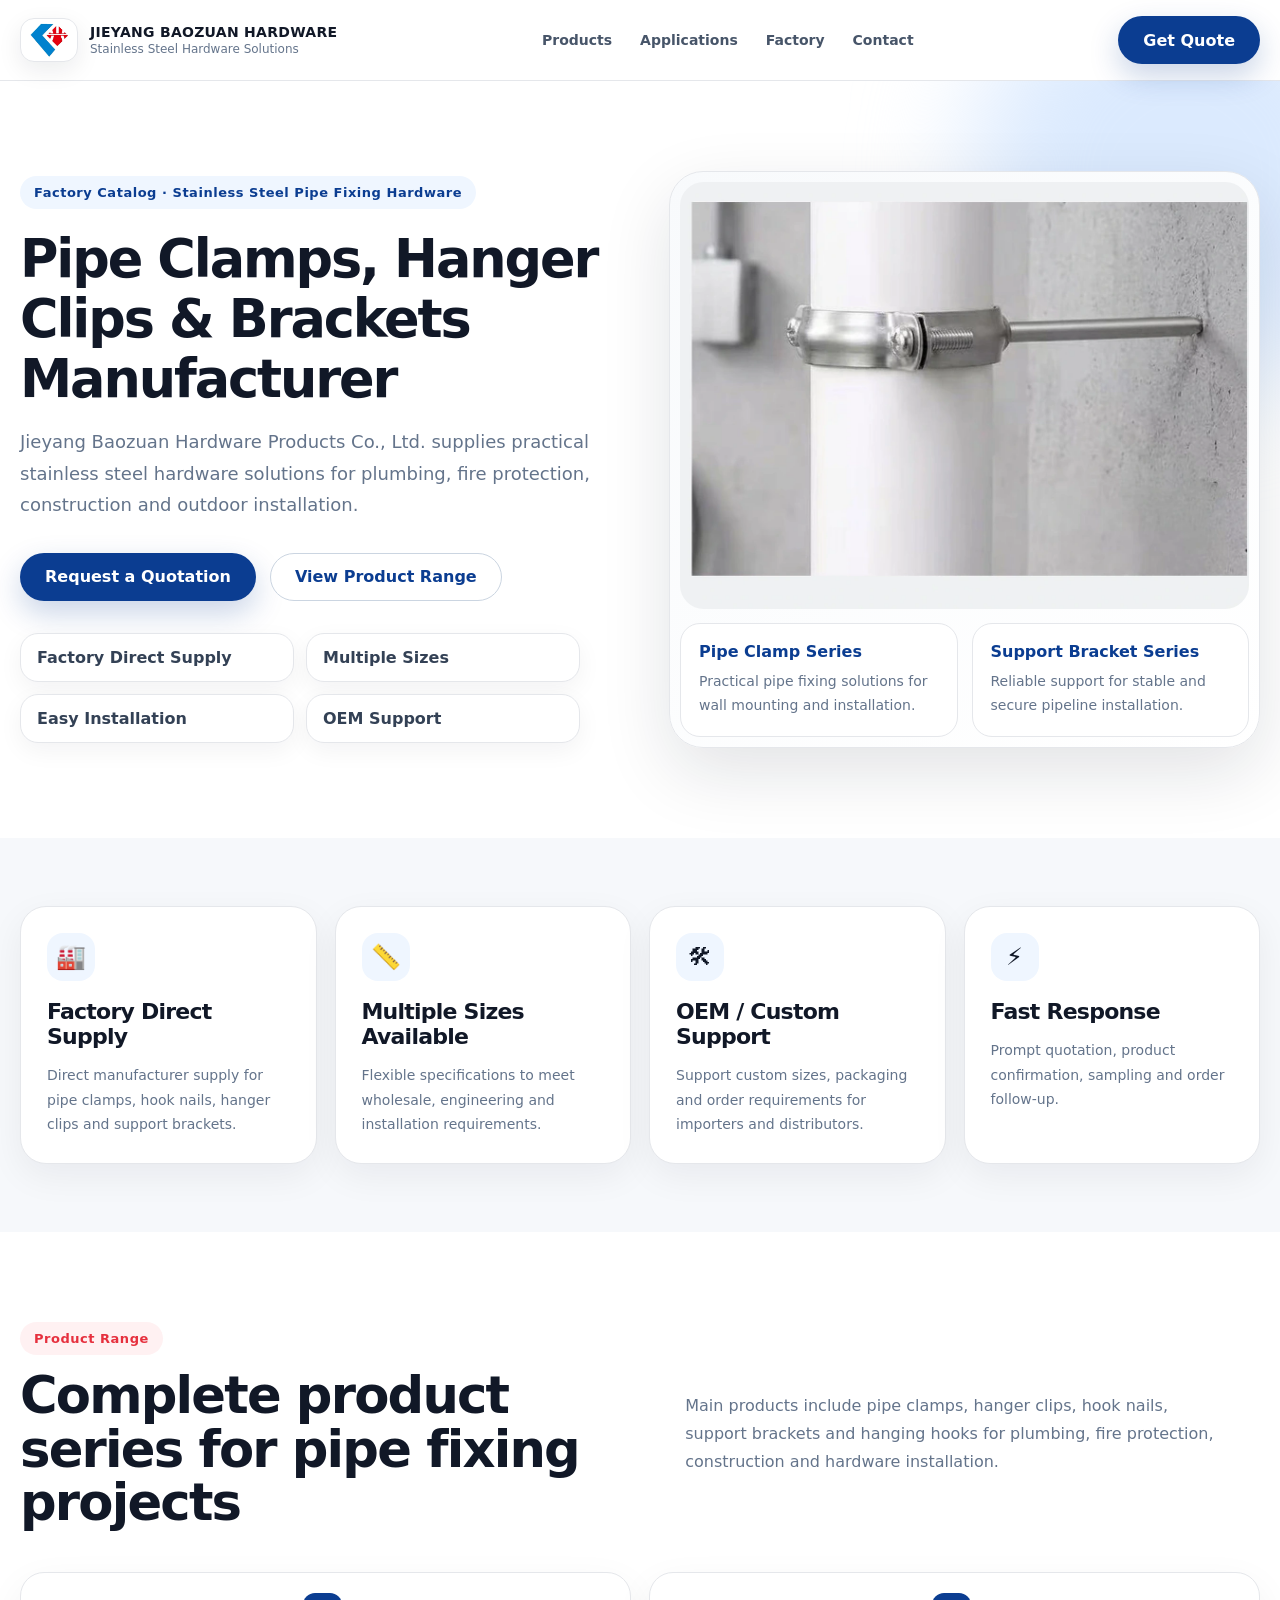
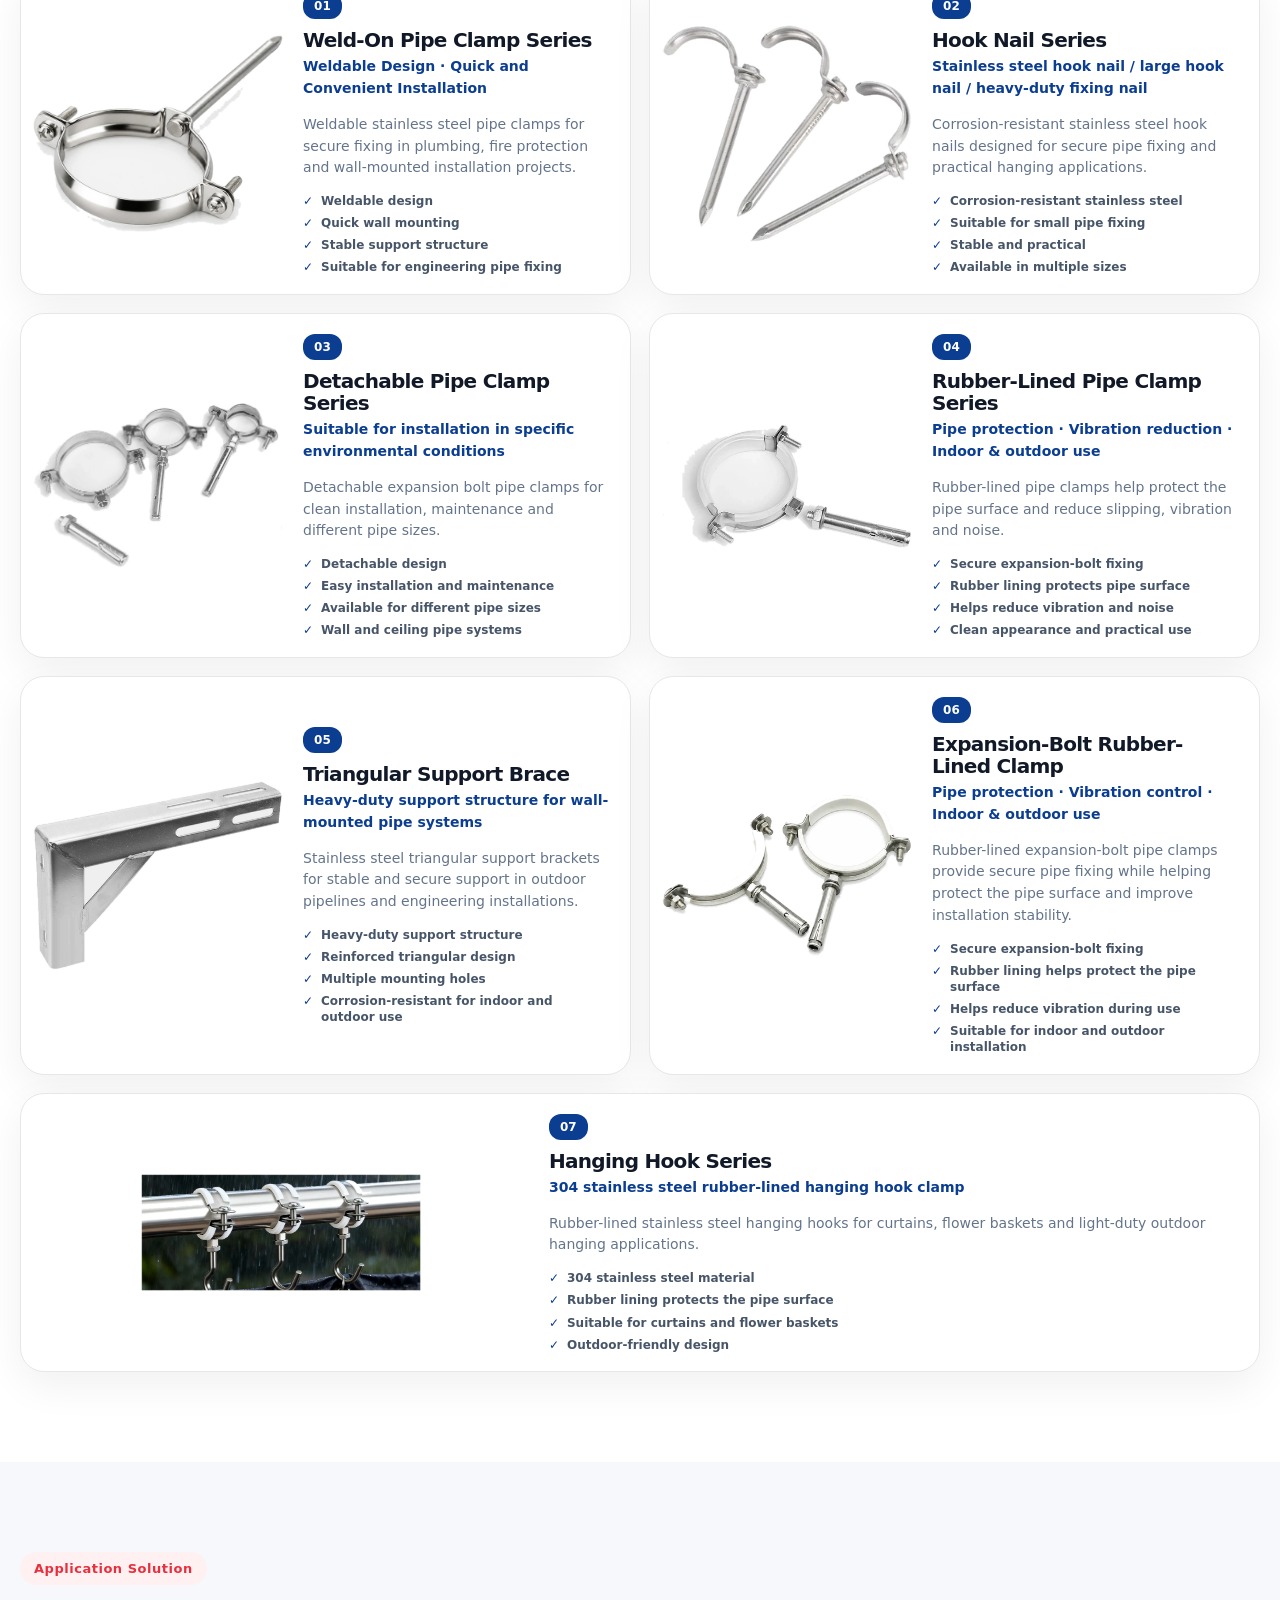
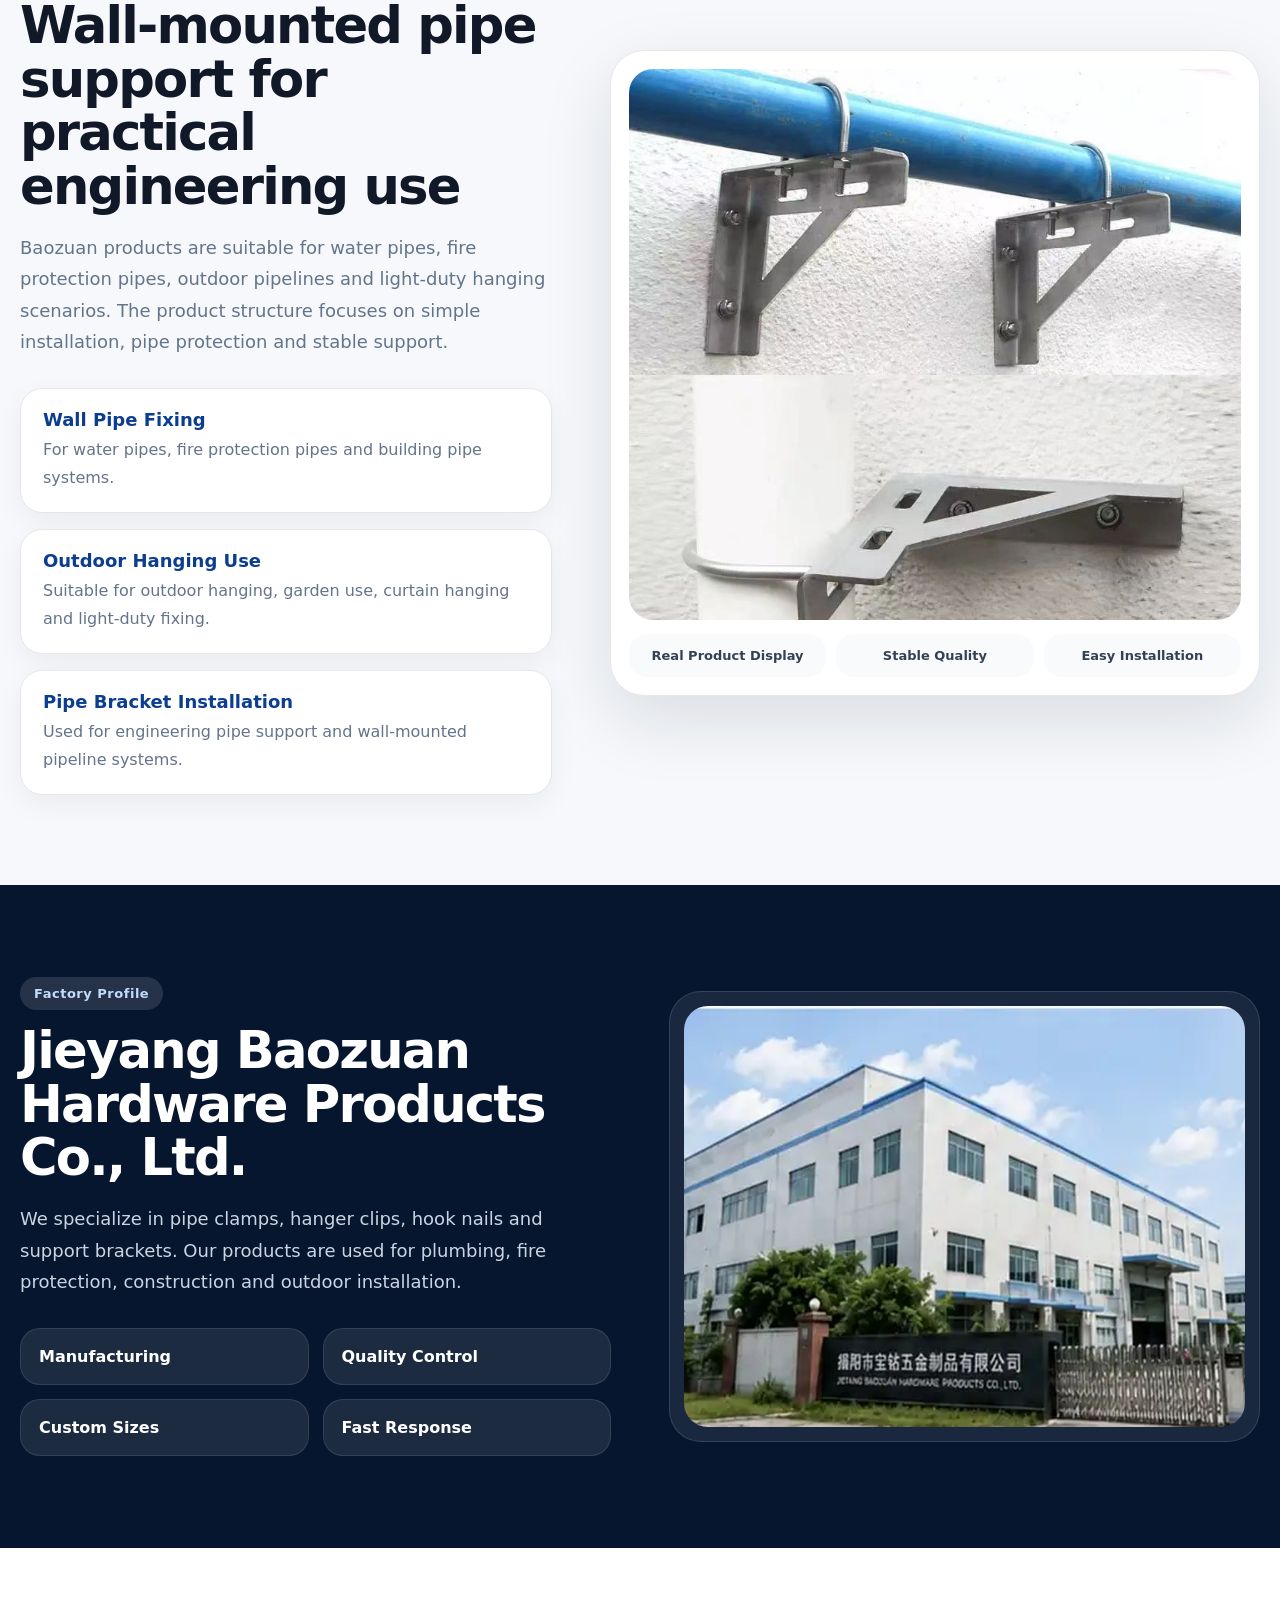
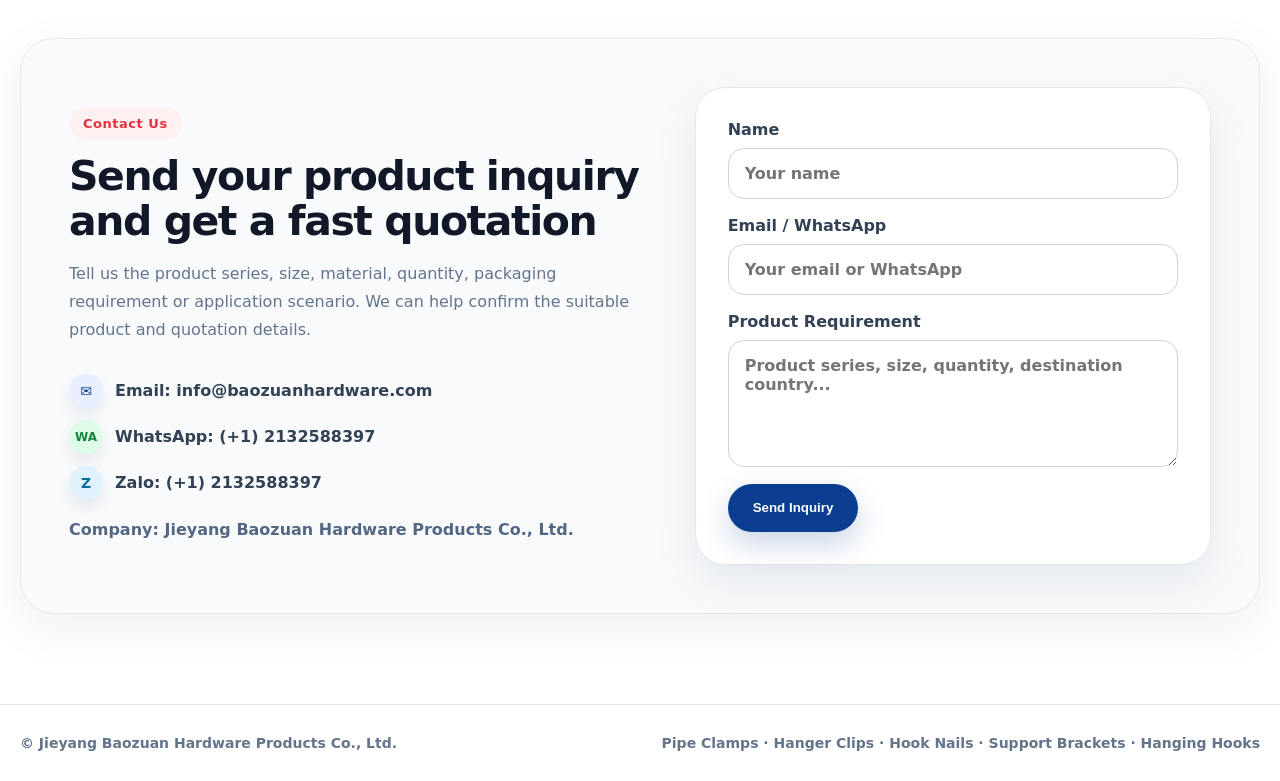
==== 测试/index.html @ 8a71e496 "Add files via upload" ====
<!DOCTYPE html>
<html lang="en">
<head>
  <meta charset="UTF-8" />
  <meta name="viewport" content="width=device-width, initial-scale=1.0" />
  <title>Baozuan Hardware | Pipe Clamps, Hanger Clips & Support Brackets Manufacturer</title>
  <meta name="description" content="Jieyang Baozuan Hardware Products Co., Ltd. supplies stainless steel pipe clamps, hanger clips, hook nails, support brackets and hanging hooks for plumbing, fire protection, construction and outdoor installation." />
  <link rel="stylesheet" href="style.css" />
</head>
<body>
  <header class="site-header">
    <div class="container header-inner">
      <a class="brand" href="#top" aria-label="Baozuan Hardware home">
        <span class="brand-mark"><img src="assets/logo.png" alt="Baozuan Hardware logo" /></span>
        <span>
          <strong>JIEYANG BAOZUAN HARDWARE</strong>
          <small>Stainless Steel Hardware Solutions</small>
        </span>
      </a>
      <nav class="main-nav" aria-label="Main navigation">
        <a href="#products">Products</a>
        <a href="#applications">Applications</a>
        <a href="#factory">Factory</a>
        <a href="#contact">Contact</a>
      </nav>
      <a class="btn btn-primary header-btn" href="#contact">Get Quote</a>
    </div>
  </header>

  <main id="top">
    <section class="hero section-white">
      <div class="container hero-grid">
        <div class="hero-copy">
          <span class="eyebrow">Factory Catalog · Stainless Steel Pipe Fixing Hardware</span>
          <h1>Pipe Clamps, Hanger Clips & Brackets Manufacturer</h1>
          <p class="lead">Jieyang Baozuan Hardware Products Co., Ltd. supplies practical stainless steel hardware solutions for plumbing, fire protection, construction and outdoor installation.</p>
          <div class="hero-actions">
            <a class="btn btn-primary" href="#contact">Request a Quotation</a>
            <a class="btn btn-secondary" href="#products">View Product Range</a>
          </div>
          <div class="hero-badges">
            <span>Factory Direct Supply</span>
            <span>Multiple Sizes</span>
            <span>Easy Installation</span>
            <span>OEM Support</span>
          </div>
        </div>
        <div class="hero-card">
          <img src="assets/hero_clamp.webp" alt="Stainless steel pipe clamp fixed on wall pipe" />
          <div class="hero-card-info">
            <div>
              <strong>Pipe Clamp Series</strong>
              <p>Practical pipe fixing solutions for wall mounting and installation.</p>
            </div>
            <div>
              <strong>Support Bracket Series</strong>
              <p>Reliable support for stable and secure pipeline installation.</p>
            </div>
          </div>
        </div>
      </div>
    </section>

    <section class="advantages">
      <div class="container advantage-grid">
        <article class="mini-card">
          <span class="icon">🏭</span>
          <h3>Factory Direct Supply</h3>
          <p>Direct manufacturer supply for pipe clamps, hook nails, hanger clips and support brackets.</p>
        </article>
        <article class="mini-card">
          <span class="icon">📏</span>
          <h3>Multiple Sizes Available</h3>
          <p>Flexible specifications to meet wholesale, engineering and installation requirements.</p>
        </article>
        <article class="mini-card">
          <span class="icon">🛠</span>
          <h3>OEM / Custom Support</h3>
          <p>Support custom sizes, packaging and order requirements for importers and distributors.</p>
        </article>
        <article class="mini-card">
          <span class="icon">⚡</span>
          <h3>Fast Response</h3>
          <p>Prompt quotation, product confirmation, sampling and order follow-up.</p>
        </article>
      </div>
    </section>

    <section id="products" class="products section-white">
      <div class="container">
        <div class="section-heading two-col">
          <div>
            <span class="eyebrow red">Product Range</span>
            <h2>Complete product series for pipe fixing projects</h2>
          </div>
          <p>Main products include pipe clamps, hanger clips, hook nails, support brackets and hanging hooks for plumbing, fire protection, construction and hardware installation.</p>
        </div>

        <div class="product-grid">
          <article class="product-card">
            <img src="assets/weld_on_pipe_clamp.webp" alt="Weld-on stainless steel pipe clamp" />
            <div class="product-body">
              <span class="product-no">01</span>
              <h3>Weld-On Pipe Clamp Series</h3>
              <p class="subtitle">Weldable Design · Quick and Convenient Installation</p>
              <p>Weldable stainless steel pipe clamps for secure fixing in plumbing, fire protection and wall-mounted installation projects.</p>
              <ul>
                <li>Weldable design</li>
                <li>Quick wall mounting</li>
                <li>Stable support structure</li>
                <li>Suitable for engineering pipe fixing</li>
              </ul>
            </div>
          </article>

          <article class="product-card">
            <img src="assets/hook_nail.webp" alt="Stainless steel hook nail series" />
            <div class="product-body">
              <span class="product-no">02</span>
              <h3>Hook Nail Series</h3>
              <p class="subtitle">Stainless steel hook nail / large hook nail / heavy-duty fixing nail</p>
              <p>Corrosion-resistant stainless steel hook nails designed for secure pipe fixing and practical hanging applications.</p>
              <ul>
                <li>Corrosion-resistant stainless steel</li>
                <li>Suitable for small pipe fixing</li>
                <li>Stable and practical</li>
                <li>Available in multiple sizes</li>
              </ul>
            </div>
          </article>

          <article class="product-card">
            <img src="assets/detachable_pipe_clamp.webp" alt="Detachable expansion bolt pipe clamp" />
            <div class="product-body">
              <span class="product-no">03</span>
              <h3>Detachable Pipe Clamp Series</h3>
              <p class="subtitle">Suitable for installation in specific environmental conditions</p>
              <p>Detachable expansion bolt pipe clamps for clean installation, maintenance and different pipe sizes.</p>
              <ul>
                <li>Detachable design</li>
                <li>Easy installation and maintenance</li>
                <li>Available for different pipe sizes</li>
                <li>Wall and ceiling pipe systems</li>
              </ul>
            </div>
          </article>

          <article class="product-card">
            <img src="assets/rubber_lined_pipe_clamp.webp" alt="Rubber-lined stainless steel pipe clamp" />
            <div class="product-body">
              <span class="product-no">04</span>
              <h3>Rubber-Lined Pipe Clamp Series</h3>
              <p class="subtitle">Pipe protection · Vibration reduction · Indoor & outdoor use</p>
              <p>Rubber-lined pipe clamps help protect the pipe surface and reduce slipping, vibration and noise.</p>
              <ul>
                <li>Secure expansion-bolt fixing</li>
                <li>Rubber lining protects pipe surface</li>
                <li>Helps reduce vibration and noise</li>
                <li>Clean appearance and practical use</li>
              </ul>
            </div>
          </article>

          <article class="product-card">
            <img src="assets/support_brace.webp" alt="Triangular stainless steel support brace" />
            <div class="product-body">
              <span class="product-no">05</span>
              <h3>Triangular Support Brace</h3>
              <p class="subtitle">Heavy-duty support structure for wall-mounted pipe systems</p>
              <p>Stainless steel triangular support brackets for stable and secure support in outdoor pipelines and engineering installations.</p>
              <ul>
                <li>Heavy-duty support structure</li>
                <li>Reinforced triangular design</li>
                <li>Multiple mounting holes</li>
                <li>Corrosion-resistant for indoor and outdoor use</li>
              </ul>
            </div>
          </article>

          <article class="product-card">
            <img src="assets/hanger_clip.webp" alt="Expansion-bolt rubber-lined pipe clamp" />
            <div class="product-body">
              <span class="product-no">06</span>
              <h3>Expansion-Bolt Rubber-Lined Clamp</h3>
              <p class="subtitle">Pipe protection · Vibration control · Indoor &amp; outdoor use</p>
              <p>Rubber-lined expansion-bolt pipe clamps provide secure pipe fixing while helping protect the pipe surface and improve installation stability.</p>
              <ul>
                <li>Secure expansion-bolt fixing</li>
                <li>Rubber lining helps protect the pipe surface</li>
                <li>Helps reduce vibration during use</li>
                <li>Suitable for indoor and outdoor installation</li>
              </ul>
            </div>
          </article>

          <article class="product-card wide-card">
            <img src="assets/hanging_hook.webp" alt="304 stainless steel rubber-lined hanging hook" />
            <div class="product-body">
              <span class="product-no">07</span>
              <h3>Hanging Hook Series</h3>
              <p class="subtitle">304 stainless steel rubber-lined hanging hook clamp</p>
              <p>Rubber-lined stainless steel hanging hooks for curtains, flower baskets and light-duty outdoor hanging applications.</p>
              <ul>
                <li>304 stainless steel material</li>
                <li>Rubber lining protects the pipe surface</li>
                <li>Suitable for curtains and flower baskets</li>
                <li>Outdoor-friendly design</li>
              </ul>
            </div>
          </article>
        </div>
      </div>
    </section>

    <section id="applications" class="applications">
      <div class="container application-grid">
        <div>
          <span class="eyebrow red">Application Solution</span>
          <h2>Wall-mounted pipe support for practical engineering use</h2>
          <p class="lead">Baozuan products are suitable for water pipes, fire protection pipes, outdoor pipelines and light-duty hanging scenarios. The product structure focuses on simple installation, pipe protection and stable support.</p>
          <div class="application-list">
            <div>
              <strong>Wall Pipe Fixing</strong>
              <p>For water pipes, fire protection pipes and building pipe systems.</p>
            </div>
            <div>
              <strong>Outdoor Hanging Use</strong>
              <p>Suitable for outdoor hanging, garden use, curtain hanging and light-duty fixing.</p>
            </div>
            <div>
              <strong>Pipe Bracket Installation</strong>
              <p>Used for engineering pipe support and wall-mounted pipeline systems.</p>
            </div>
          </div>
        </div>
        <div class="image-panel">
          <img src="assets/application.webp" alt="Pipe bracket installation application display" />
          <div class="panel-tags">
            <span>Real Product Display</span>
            <span>Stable Quality</span>
            <span>Easy Installation</span>
          </div>
        </div>
      </div>
    </section>

    <section id="factory" class="factory-section">
      <div class="container factory-grid">
        <div>
          <span class="eyebrow light">Factory Profile</span>
          <h2>Jieyang Baozuan Hardware Products Co., Ltd.</h2>
          <p class="lead">We specialize in pipe clamps, hanger clips, hook nails and support brackets. Our products are used for plumbing, fire protection, construction and outdoor installation.</p>
          <div class="factory-points">
            <span>Manufacturing</span>
            <span>Quality Control</span>
            <span>Custom Sizes</span>
            <span>Fast Response</span>
          </div>
        </div>
        <div class="factory-image">
          <img src="assets/factory.webp" alt="Jieyang Baozuan Hardware factory and workshop" />
        </div>
      </div>
    </section>

    <section id="contact" class="contact section-white">
      <div class="container contact-card">
        <div>
          <span class="eyebrow red">Contact Us</span>
          <h2>Send your product inquiry and get a fast quotation</h2>
          <p>Tell us the product series, size, material, quantity, packaging requirement or application scenario. We can help confirm the suitable product and quotation details.</p>
          <div class="contact-info">
            <p class="contact-line"><span class="contact-icon email-icon" aria-hidden="true">✉</span><span><strong>Email:</strong> info@baozuanhardware.com</span></p>
            <p class="contact-line"><span class="contact-icon whatsapp-icon" aria-hidden="true">WA</span><span><strong>WhatsApp:</strong> (+1) 2132588397</span></p>
            <p class="contact-line"><span class="contact-icon zalo-icon" aria-hidden="true">Z</span><span><strong>Zalo:</strong> (+1) 2132588397</span></p>
            <p class="company-line"><strong>Company:</strong> Jieyang Baozuan Hardware Products Co., Ltd.</p>
          </div>
        </div>
        <form class="inquiry-form" id="inquiryForm" autocomplete="on" novalidate>
          <input class="hp-field" type="text" name="company" tabindex="-1" autocomplete="off" aria-hidden="true" />
          <label>
            Name
            <input type="text" name="name" placeholder="Your name" required minlength="2" />
          </label>
          <label>
            Email / WhatsApp
            <input type="text" name="contact" placeholder="Your email or WhatsApp" required />
          </label>
          <label>
            Product Requirement
            <textarea name="message" rows="5" placeholder="Product series, size, quantity, destination country..." required minlength="10"></textarea>
          </label>
          <button class="btn btn-primary" type="submit">Send Inquiry</button>
          <p class="form-status" id="formStatus" role="status" aria-live="polite"></p>
        </form>
      </div>
    </section>
  </main>

  <footer class="site-footer">
    <div class="container footer-inner">
      <p>© Jieyang Baozuan Hardware Products Co., Ltd.</p>
      <p>Pipe Clamps · Hanger Clips · Hook Nails · Support Brackets · Hanging Hooks</p>
    </div>
  </footer>
  <script src="assets/inquiry.js" defer></script>
</body>
</html>
---- 测试/style.css ----
:root {
  --blue: #0b3d91;
  --blue-dark: #08295f;
  --red: #e6303e;
  --text: #111827;
  --muted: #64748b;
  --line: #e5e7eb;
  --bg: #f6f8fb;
  --card: #ffffff;
  --shadow: 0 24px 70px rgba(15, 23, 42, 0.12);
}

* { box-sizing: border-box; }
html { scroll-behavior: smooth; }
body {
  margin: 0;
  font-family: Inter, ui-sans-serif, system-ui, -apple-system, BlinkMacSystemFont, "Segoe UI", Arial, sans-serif;
  background: var(--bg);
  color: var(--text);
}
img { max-width: 100%; display: block; }
a { color: inherit; text-decoration: none; }
.container { width: min(1240px, calc(100% - 40px)); margin: 0 auto; }
.section-white { background: #fff; }

.site-header {
  position: sticky;
  top: 0;
  z-index: 10;
  background: rgba(255,255,255,.92);
  border-bottom: 1px solid var(--line);
  backdrop-filter: blur(14px);
}
.header-inner { display: flex; align-items: center; justify-content: space-between; gap: 24px; padding: 16px 0; }
.brand { display: inline-flex; align-items: center; gap: 12px; }
.brand-mark {
  width: 58px;
  height: 44px;
  border-radius: 14px;
  display: grid;
  place-items: center;
  background: #fff;
  border: 1px solid var(--line);
  box-shadow: 0 8px 24px rgba(15,23,42,.08);
  overflow: hidden;
}
.brand-mark img {
  width: 48px;
  height: 34px;
  object-fit: contain;
}
.brand strong { display: block; font-size: 14px; letter-spacing: .02em; }
.brand small { display: block; margin-top: 2px; color: var(--muted); font-size: 12px; }
.main-nav { display: flex; gap: 28px; color: #475569; font-weight: 700; font-size: 14px; }
.main-nav a:hover { color: var(--blue); }

.btn {
  display: inline-flex; align-items: center; justify-content: center;
  min-height: 48px; padding: 0 24px; border-radius: 999px;
  font-weight: 800; border: 1px solid transparent;
  transition: .2s ease;
}
.btn-primary { background: var(--blue); color: #fff; box-shadow: 0 12px 30px rgba(11,61,145,.22); }
.btn-primary:hover { background: var(--blue-dark); transform: translateY(-1px); }
.btn-secondary { background: #fff; color: var(--blue); border-color: #cbd5e1; }
.btn-secondary:hover { border-color: var(--blue); transform: translateY(-1px); }

.hero { position: relative; overflow: hidden; }
.hero::before { content: ""; position: absolute; inset: -120px -120px auto auto; width: 430px; height: 430px; background: #dbeafe; border-radius: 999px; filter: blur(55px); }
.hero-grid { position: relative; display: grid; grid-template-columns: 1fr 1fr; gap: 58px; align-items: center; padding: 90px 0; }
.eyebrow {
  display: inline-flex; align-items: center; width: fit-content;
  padding: 9px 14px; border-radius: 999px;
  background: #eff6ff; color: var(--blue); font-size: 13px; font-weight: 900;
  letter-spacing: .04em;
}
.eyebrow.red { background: #fff1f2; color: var(--red); }
.eyebrow.light { background: rgba(255,255,255,.12); color: #bfdbfe; }
h1, h2, h3 { margin: 0; letter-spacing: -0.035em; }
h1 {
  margin-top: 20px;
  font-size: clamp(38px, 4.1vw, 56px);
  line-height: 1.14;
  letter-spacing: -0.04em;
}
h2 { margin-top: 14px; font-size: clamp(32px, 4vw, 52px); line-height: 1.05; }
h3 { font-size: 22px; line-height: 1.15; }
p { line-height: 1.75; color: var(--muted); }
.lead { font-size: 18px; }
.hero-actions { margin-top: 32px; display: flex; flex-wrap: wrap; gap: 14px; }
.hero-badges { margin-top: 32px; display: grid; grid-template-columns: repeat(2, minmax(0,1fr)); gap: 12px; max-width: 560px; }
.hero-badges span { padding: 14px 16px; border-radius: 18px; background: #fff; border: 1px solid var(--line); font-weight: 800; color: #334155; box-shadow: 0 8px 24px rgba(15,23,42,.05); }
.hero-card { padding: 10px; border-radius: 34px; background: linear-gradient(145deg,#f8fafc,#fff); box-shadow: var(--shadow); border: 1px solid var(--line); }
.hero-card > img { width: 100%; aspect-ratio: 4/3; object-fit: cover; border-radius: 24px; background: #f1f5f9; }
.hero-card-info { display: grid; grid-template-columns: 1fr 1fr; gap: 14px; margin-top: 14px; }
.hero-card-info div { padding: 18px; border-radius: 20px; background: #fff; border: 1px solid var(--line); }
.hero-card-info strong { color: var(--blue); }
.hero-card-info p { margin: 8px 0 0; font-size: 14px; }

.advantages { padding: 68px 0; }
.advantage-grid { display: grid; grid-template-columns: repeat(4, minmax(0,1fr)); gap: 18px; }
.mini-card { background: #fff; border: 1px solid var(--line); border-radius: 26px; padding: 26px; box-shadow: 0 12px 36px rgba(15,23,42,.06); }
.icon { width: 48px; height: 48px; display: grid; place-items: center; border-radius: 16px; background: #eff6ff; font-size: 24px; margin-bottom: 18px; }
.mini-card p { margin-bottom: 0; font-size: 14px; }

.products { padding: 90px 0; }
.section-heading { margin-bottom: 42px; }
.two-col { display: grid; grid-template-columns: 1.05fr .95fr; gap: 30px; align-items: center; }
.two-col p { font-size: 16px; margin-bottom: 0; max-width: 540px; }
.product-grid { display: grid; grid-template-columns: repeat(2, minmax(0,1fr)); gap: 18px; }
.product-card { display: grid; grid-template-columns: minmax(230px, .9fr) minmax(0, 1.1fr); gap: 0; align-items: center; overflow: hidden; background: #fff; border: 1px solid var(--line); border-radius: 24px; box-shadow: 0 14px 40px rgba(15,23,42,.06); }
.product-card img { width: min(100%, 250px); aspect-ratio: 1 / 1; height: auto; max-height: none; min-height: auto; object-fit: contain; display: block; margin: 14px auto; background: none; padding: 0; border: 0; border-radius: 0; }
.product-body { padding: 20px 20px 18px 8px; }
.product-body h3 { font-size: 20px; line-height: 1.12; margin: 0; }
.product-body > p { font-size: 14px; line-height: 1.55; }
.product-no { display: inline-flex; margin-bottom: 10px; background: var(--blue); color: #fff; font-weight: 900; padding: 6px 11px; border-radius: 12px; font-size: 12px; }
.subtitle { color: var(--blue); font-weight: 900; margin: 5px 0 10px; line-height: 1.4; font-size: 13px; }
.product-body ul { list-style: none; padding: 0; margin: 12px 0 0; display: grid; gap: 6px; }
.product-body li { position: relative; padding-left: 18px; color: #475569; font-weight: 650; font-size: 12px; line-height: 1.35; }
.product-body li::before { content: "✓"; position: absolute; left: 0; color: var(--blue); font-weight: 900; }
.wide-card { grid-column: 1 / -1; grid-template-columns: minmax(260px, .42fr) minmax(0, .58fr); }
.wide-card img { width: min(100%, 280px); max-height: 200px; }


.applications { padding: 90px 0; }
.application-grid { display: grid; grid-template-columns: .9fr 1.1fr; gap: 58px; align-items: center; }
.application-list { display: grid; gap: 16px; margin-top: 30px; }
.application-list div { padding: 20px 22px; border-radius: 22px; background: #fff; border: 1px solid var(--line); box-shadow: 0 10px 28px rgba(15,23,42,.05); }
.application-list strong { color: var(--blue); font-size: 18px; }
.application-list p { margin: 6px 0 0; }
.image-panel { background: #fff; border: 1px solid var(--line); border-radius: 34px; padding: 18px; box-shadow: var(--shadow); }
.image-panel img { width: 100%; border-radius: 24px; background: #f8fafc; }
.panel-tags { display: grid; grid-template-columns: repeat(3,1fr); gap: 10px; margin-top: 14px; }
.panel-tags span { padding: 14px; border-radius: 18px; background: #f8fafc; color: #334155; font-weight: 800; text-align: center; font-size: 13px; }

.factory-section { padding: 92px 0; background: #07162f; color: #fff; }
.factory-section p { color: #cbd5e1; }
.factory-grid { display: grid; grid-template-columns: 1fr 1fr; gap: 58px; align-items: center; }
.factory-points { display: grid; grid-template-columns: repeat(2,1fr); gap: 14px; margin-top: 30px; }
.factory-points span { padding: 18px; border-radius: 20px; background: rgba(255,255,255,.09); border: 1px solid rgba(255,255,255,.1); font-weight: 900; }
.factory-image { padding: 14px; border-radius: 32px; background: rgba(255,255,255,.08); border: 1px solid rgba(255,255,255,.12); }
.factory-image img { border-radius: 24px; width: 100%; aspect-ratio: 4 / 3; object-fit: cover; display: block; }

.contact { padding: 90px 0; }
.contact-card { display: grid; grid-template-columns: minmax(0, 1fr) minmax(420px, .9fr); gap: 52px; align-items: center; padding: 48px; border-radius: 34px; background: #f8fafc; border: 1px solid var(--line); box-shadow: 0 14px 50px rgba(15,23,42,.07); }
.contact h2 { font-size: clamp(32px, 3.2vw, 44px); line-height: 1.1; max-width: 620px; }
.contact-card > div:first-child > p { max-width: 620px; }
.contact-info { margin-top: 30px; display: grid; gap: 12px; }
.contact-info p { margin: 0; }
.contact-line { display: flex; align-items: center; gap: 12px; color: #334155; font-weight: 700; }
.company-line { padding-top: 4px; color: #536783; font-weight: 650; }
.contact-icon { width: 34px; height: 34px; border-radius: 999px; display: inline-flex; align-items: center; justify-content: center; font-size: 14px; font-weight: 900; flex: 0 0 34px; box-shadow: 0 8px 16px rgba(15,23,42,.08); }
.email-icon { background: #e8f0ff; color: var(--blue); }
.whatsapp-icon { background: #dcfce7; color: #15803d; font-size: 12px; }
.zalo-icon { background: #e0f2fe; color: #0369a1; }
.inquiry-form { display: grid; gap: 17px; align-self: center; justify-self: end; width: 100%; max-width: 530px; background: #fff; padding: 32px; border-radius: 30px; border: 1px solid var(--line); box-shadow: 0 18px 46px rgba(15,23,42,.08); }
.inquiry-form label { display: grid; gap: 9px; color: #334155; font-weight: 900; }
.inquiry-form input, .inquiry-form textarea { width: 100%; border: 1px solid #cbd5e1; border-radius: 16px; padding: 15px 16px; font: inherit; outline: none; background: #fff; }
.inquiry-form input:focus, .inquiry-form textarea:focus { border-color: var(--blue); box-shadow: 0 0 0 4px rgba(11,61,145,.12); }
.inquiry-form button { width: fit-content; cursor: pointer; }

.site-footer { padding: 26px 0; border-top: 1px solid var(--line); background: #fff; }
.footer-inner { display: flex; justify-content: space-between; gap: 20px; color: #64748b; font-weight: 700; font-size: 14px; }
.footer-inner p { margin: 0; }

@media (max-width: 980px) {
  .main-nav { display: none; }
  .hero-grid, .two-col, .application-grid, .factory-grid, .contact-card { grid-template-columns: 1fr; }
  .inquiry-form { justify-self: stretch; max-width: none; }
  .advantage-grid, .product-grid { grid-template-columns: repeat(2, minmax(0,1fr)); }
  .product-card, .wide-card { grid-template-columns: 1fr; }
  .product-card img { width: min(100%, 230px); aspect-ratio: 1 / 1; max-height: none; margin: 14px auto; }
  .wide-card img { width: min(100%, 300px); max-height: 220px; }
}
@media (max-width: 640px) {
  .container { width: min(100% - 28px, 1180px); }
  .header-btn { display: none; }
  h1 { font-size: clamp(34px, 10vw, 46px); line-height: 1.14; }
  .brand strong { font-size: 12px; }
  .hero-grid, .products, .applications, .factory-section, .contact { padding: 62px 0; }
  .hero-badges, .advantage-grid, .product-grid, .factory-points, .panel-tags { grid-template-columns: 1fr; }
  .hero-card-info { grid-template-columns: 1fr; }
  .contact-card { padding: 24px; }
  .contact h2 { font-size: clamp(30px, 9vw, 40px); }
  .contact-line { align-items: flex-start; }
  .footer-inner { flex-direction: column; }
}


/* Inquiry form backend states */
.hp-field {
  position: absolute;
  left: -9999px;
  width: 1px;
  height: 1px;
  opacity: 0;
  pointer-events: none;
}

.inquiry-form button[disabled] {
  opacity: 0.7;
  cursor: not-allowed;
}

.form-status {
  display: none;
  margin: 4px 0 0;
  padding: 12px 14px;
  border-radius: 14px;
  font-size: 14px;
  line-height: 1.5;
}

.form-status.show {
  display: block;
}

.form-status.success {
  color: #166534;
  background: #dcfce7;
  border: 1px solid #86efac;
}

.form-status.error {
  color: #991b1b;
  background: #fee2e2;
  border: 1px solid #fecaca;
}
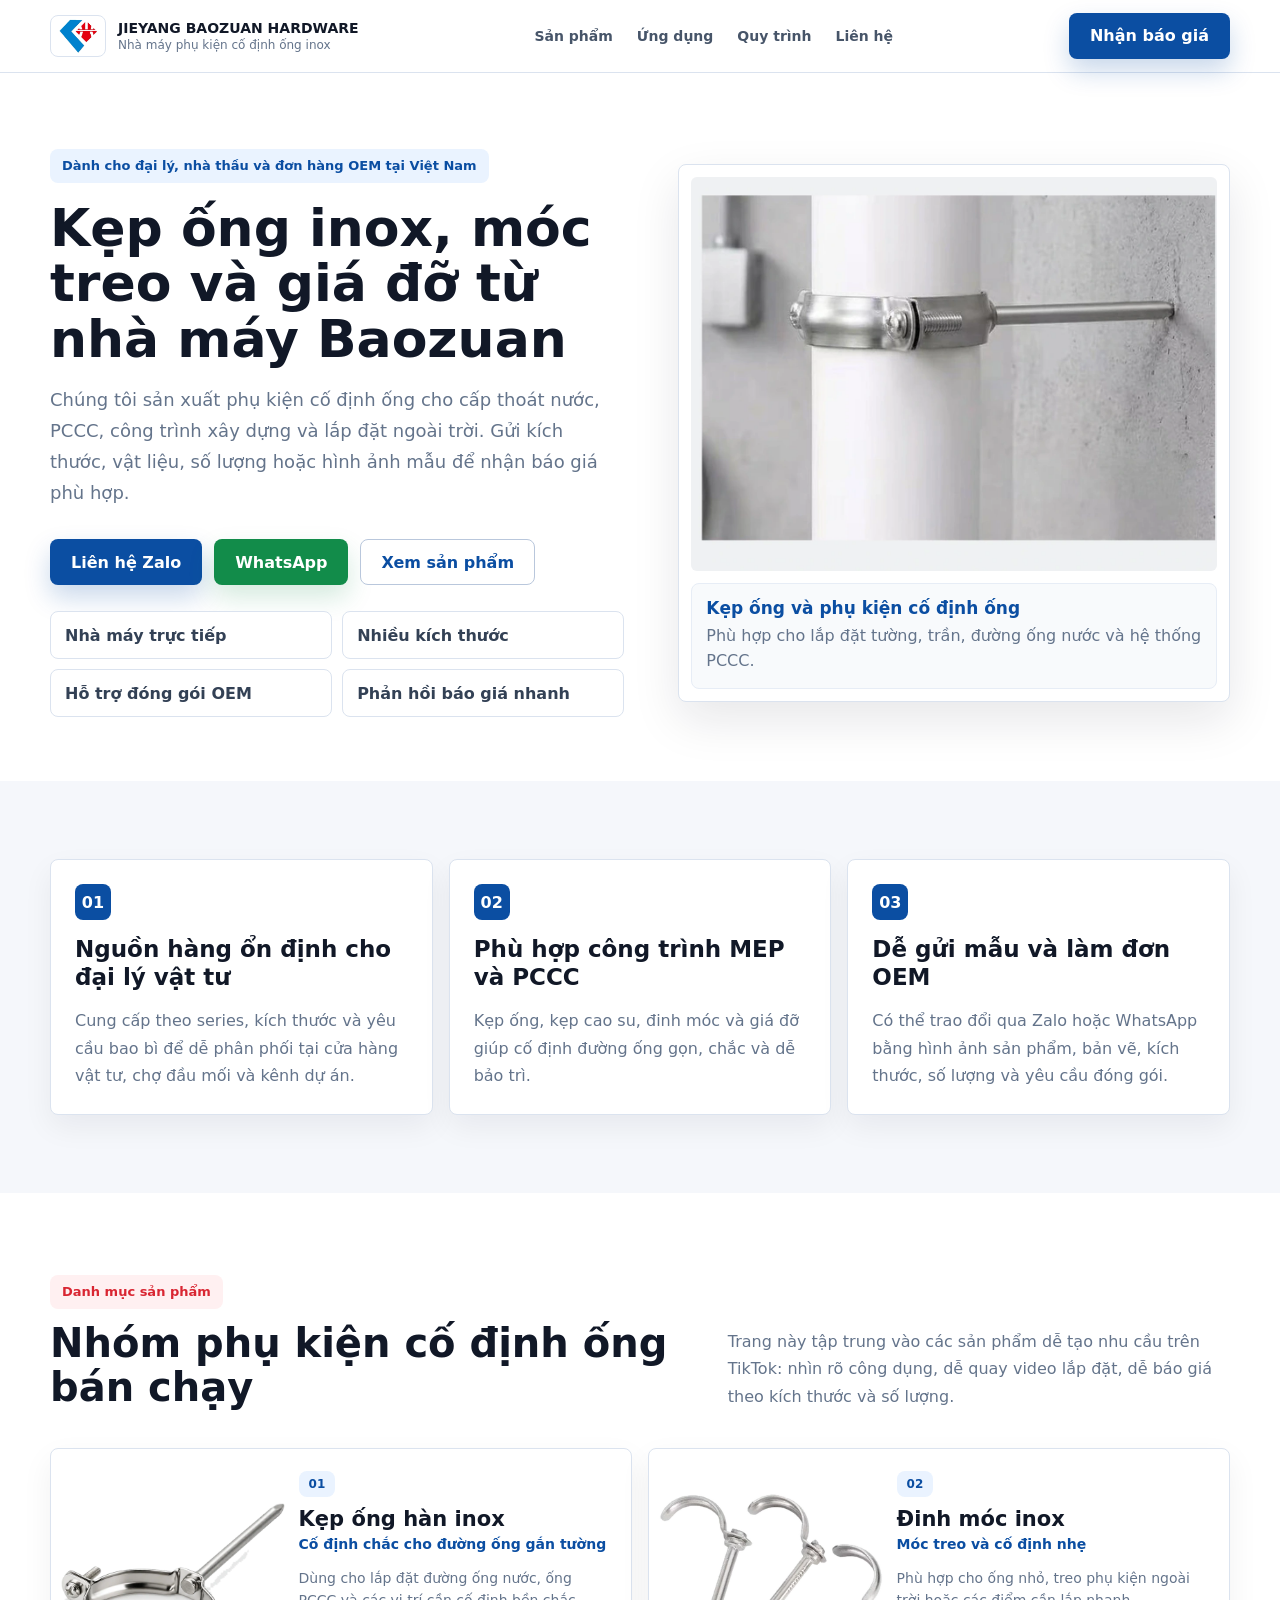
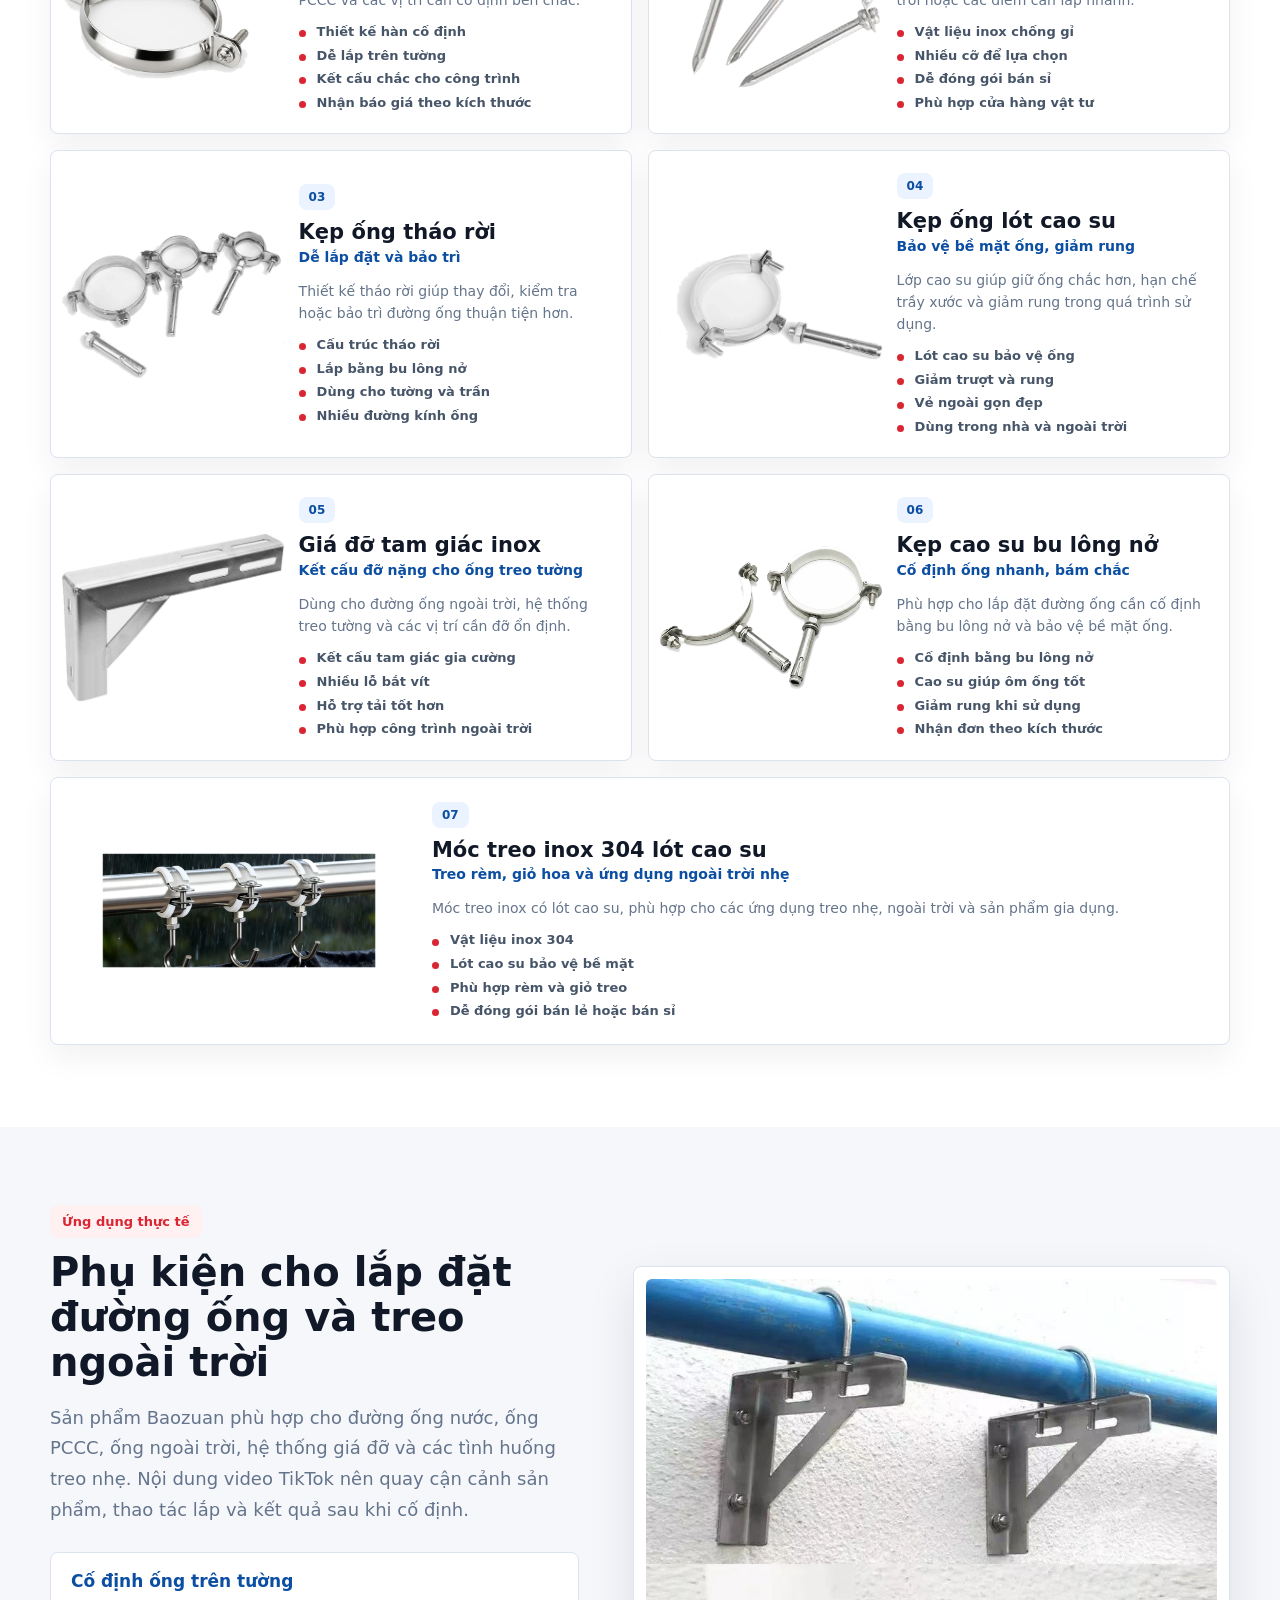
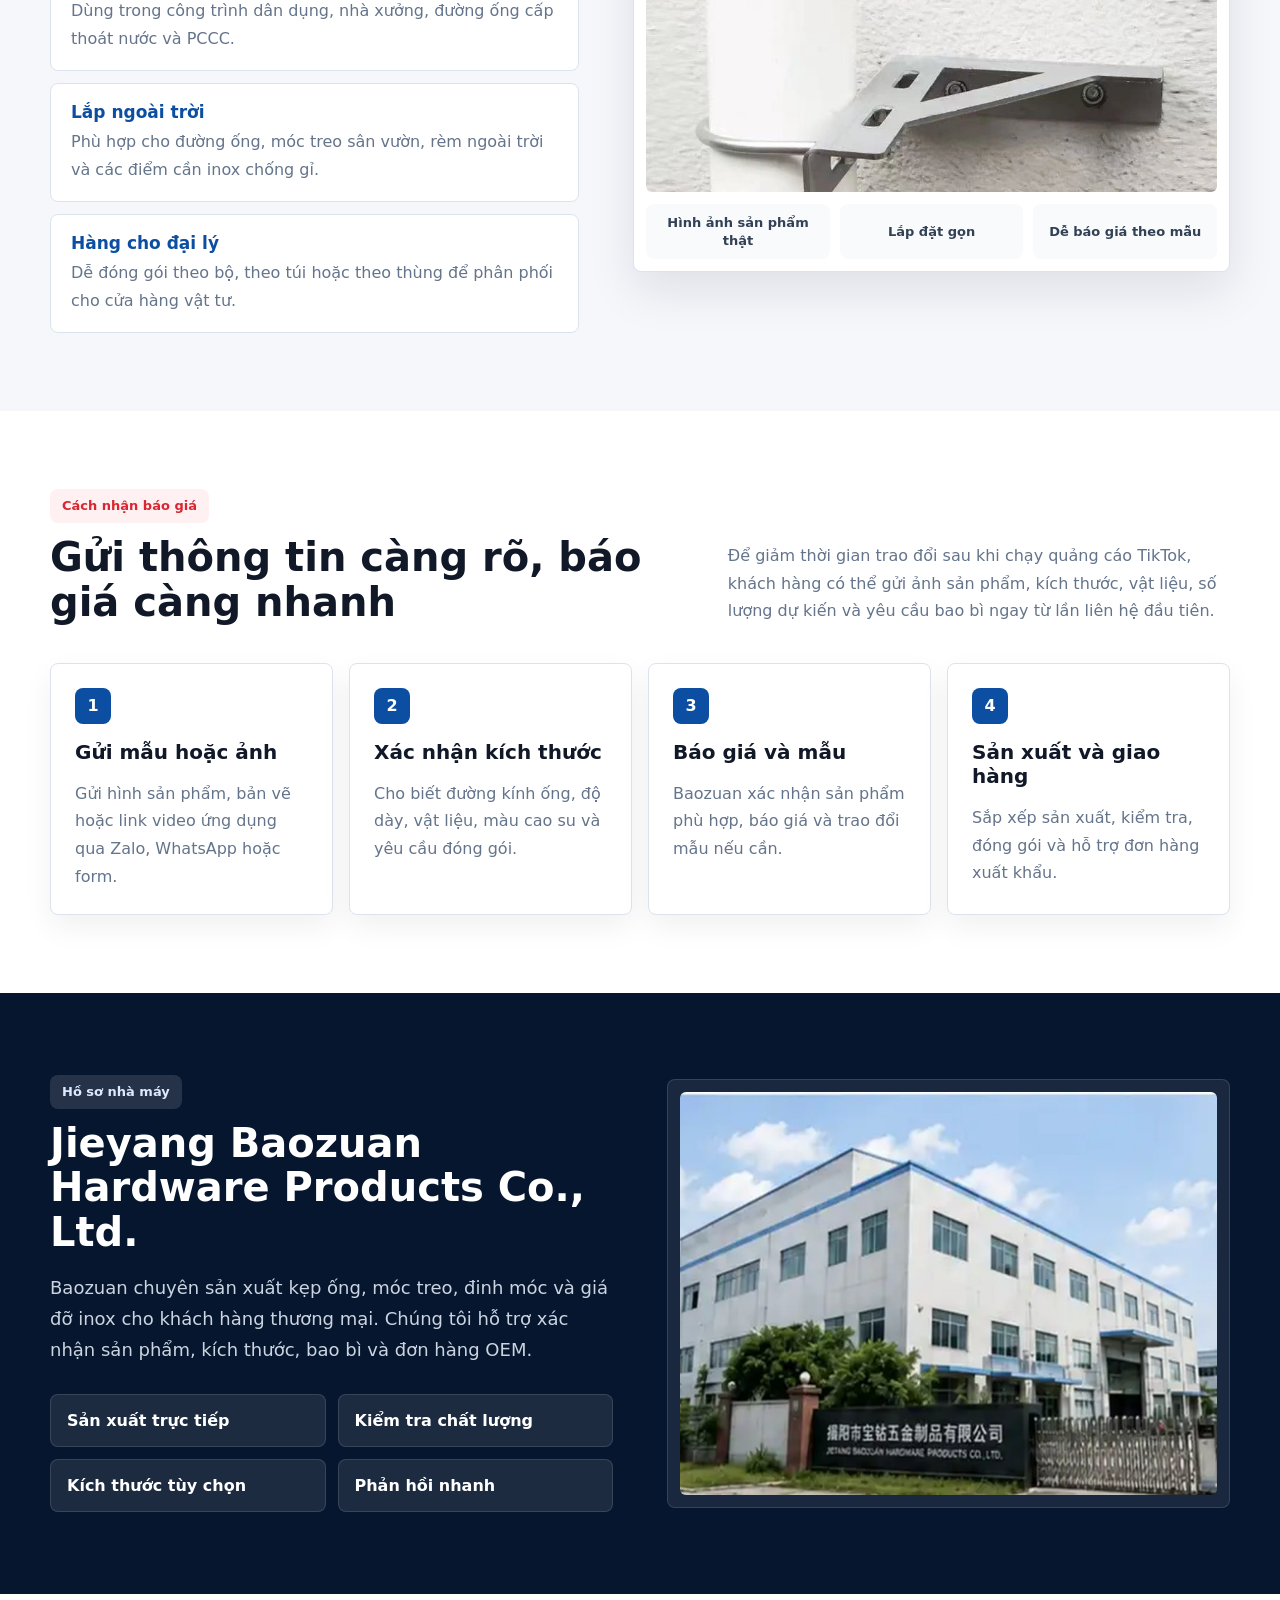
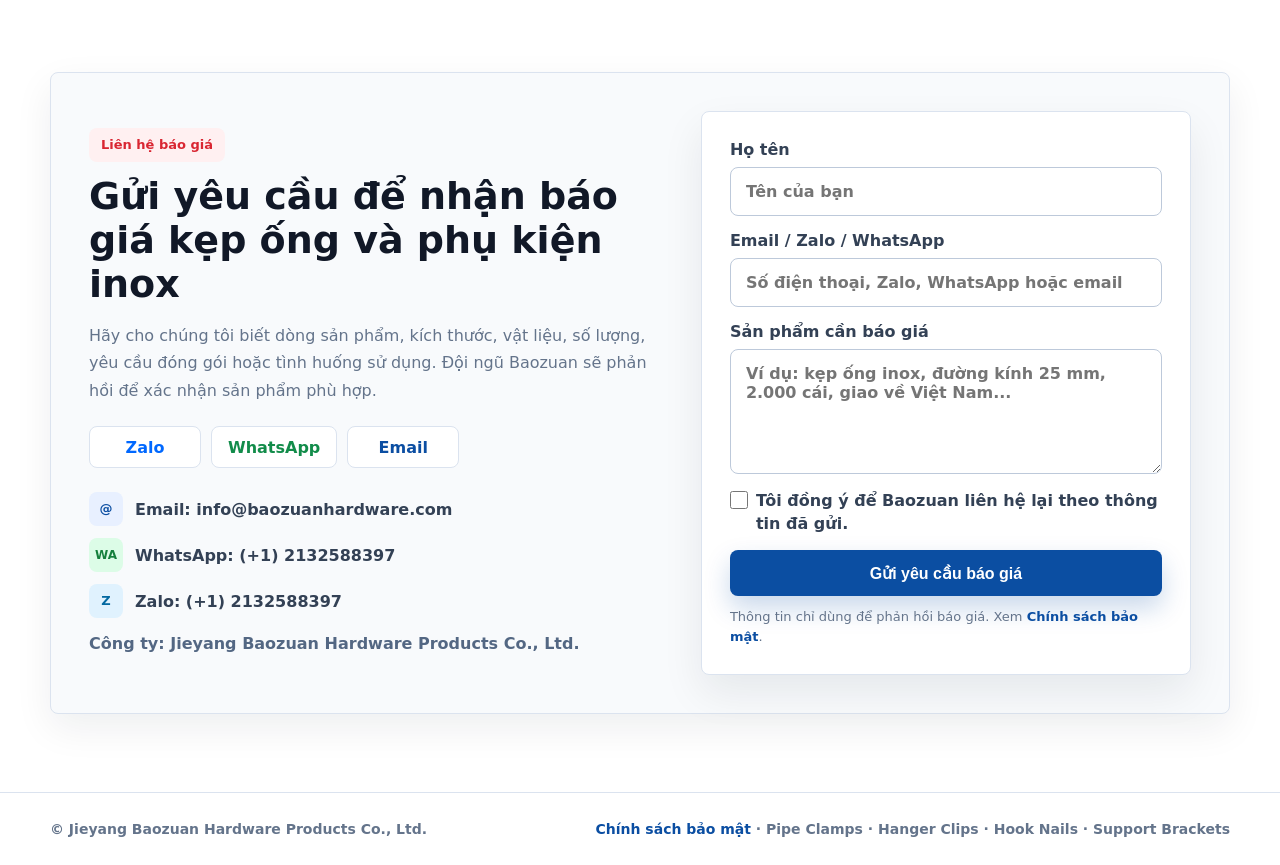
==== commit 490c264e: "Update Vietnam TikTok landing page" ====
--- a/测试/index.html
+++ b/测试/index.html
@@ -1,29 +1,36 @@
 <!DOCTYPE html>
-<html lang="en">
+<html lang="vi">
 <head>
   <meta charset="UTF-8" />
   <meta name="viewport" content="width=device-width, initial-scale=1.0" />
-  <title>Baozuan Hardware | Pipe Clamps, Hanger Clips & Support Brackets Manufacturer</title>
-  <meta name="description" content="Jieyang Baozuan Hardware Products Co., Ltd. supplies stainless steel pipe clamps, hanger clips, hook nails, support brackets and hanging hooks for plumbing, fire protection, construction and outdoor installation." />
+  <title>Baozuan Hardware | Kẹp ống inox, móc treo & giá đỡ cho thị trường Việt Nam</title>
+  <meta name="description" content="Jieyang Baozuan Hardware sản xuất kẹp ống inox, kẹp cao su, móc treo, đinh móc và giá đỡ cho đại lý vật tư, nhà thầu MEP, công trình cấp thoát nước và PCCC tại Việt Nam." />
+  <meta name="robots" content="index, follow" />
+  <link rel="canonical" href="https://baozuanhardware.com/" />
+  <meta property="og:type" content="website" />
+  <meta property="og:title" content="Baozuan Hardware | Kẹp ống inox cho dự án và đại lý tại Việt Nam" />
+  <meta property="og:description" content="Nhà máy sản xuất kẹp ống inox, móc treo, đinh móc và giá đỡ. Nhận báo giá nhanh qua Zalo, WhatsApp hoặc form yêu cầu." />
+  <meta property="og:image" content="https://baozuanhardware.com/assets/hero_clamp.webp" />
+  <meta property="og:url" content="https://baozuanhardware.com/" />
   <link rel="stylesheet" href="style.css" />
 </head>
 <body>
   <header class="site-header">
     <div class="container header-inner">
-      <a class="brand" href="#top" aria-label="Baozuan Hardware home">
+      <a class="brand" href="#top" aria-label="Baozuan Hardware">
         <span class="brand-mark"><img src="assets/logo.png" alt="Baozuan Hardware logo" /></span>
         <span>
           <strong>JIEYANG BAOZUAN HARDWARE</strong>
-          <small>Stainless Steel Hardware Solutions</small>
+          <small>Nhà máy phụ kiện cố định ống inox</small>
         </span>
       </a>
-      <nav class="main-nav" aria-label="Main navigation">
-        <a href="#products">Products</a>
-        <a href="#applications">Applications</a>
-        <a href="#factory">Factory</a>
-        <a href="#contact">Contact</a>
+      <nav class="main-nav" aria-label="Điều hướng chính">
+        <a href="#products">Sản phẩm</a>
+        <a href="#applications">Ứng dụng</a>
+        <a href="#process">Quy trình</a>
+        <a href="#contact">Liên hệ</a>
       </nav>
-      <a class="btn btn-primary header-btn" href="#contact">Get Quote</a>
+      <a class="btn btn-primary header-btn" href="#contact" data-track="Header Quote">Nhận báo giá</a>
     </div>
   </header>
 
@@ -31,57 +38,47 @@
     <section class="hero section-white">
       <div class="container hero-grid">
         <div class="hero-copy">
-          <span class="eyebrow">Factory Catalog · Stainless Steel Pipe Fixing Hardware</span>
-          <h1>Pipe Clamps, Hanger Clips & Brackets Manufacturer</h1>
-          <p class="lead">Jieyang Baozuan Hardware Products Co., Ltd. supplies practical stainless steel hardware solutions for plumbing, fire protection, construction and outdoor installation.</p>
+          <span class="eyebrow">Dành cho đại lý, nhà thầu và đơn hàng OEM tại Việt Nam</span>
+          <h1>Kẹp ống inox, móc treo và giá đỡ từ nhà máy Baozuan</h1>
+          <p class="lead">Chúng tôi sản xuất phụ kiện cố định ống cho cấp thoát nước, PCCC, công trình xây dựng và lắp đặt ngoài trời. Gửi kích thước, vật liệu, số lượng hoặc hình ảnh mẫu để nhận báo giá phù hợp.</p>
           <div class="hero-actions">
-            <a class="btn btn-primary" href="#contact">Request a Quotation</a>
-            <a class="btn btn-secondary" href="#products">View Product Range</a>
-          </div>
-          <div class="hero-badges">
-            <span>Factory Direct Supply</span>
-            <span>Multiple Sizes</span>
-            <span>Easy Installation</span>
-            <span>OEM Support</span>
-          </div>
-        </div>
-        <div class="hero-card">
-          <img src="assets/hero_clamp.webp" alt="Stainless steel pipe clamp fixed on wall pipe" />
-          <div class="hero-card-info">
-            <div>
-              <strong>Pipe Clamp Series</strong>
-              <p>Practical pipe fixing solutions for wall mounting and installation.</p>
-            </div>
-            <div>
-              <strong>Support Bracket Series</strong>
-              <p>Reliable support for stable and secure pipeline installation.</p>
-            </div>
-          </div>
-        </div>
-      </div>
-    </section>
-
-    <section class="advantages">
-      <div class="container advantage-grid">
-        <article class="mini-card">
-          <span class="icon">🏭</span>
-          <h3>Factory Direct Supply</h3>
-          <p>Direct manufacturer supply for pipe clamps, hook nails, hanger clips and support brackets.</p>
+            <a class="btn btn-primary" href="https://zalo.me/12132588397" target="_blank" rel="noopener" data-track="Zalo Hero">Liên hệ Zalo</a>
+            <a class="btn btn-whatsapp" href="https://wa.me/12132588397?text=Hello%20Baozuan%20Hardware%2C%20I%20need%20a%20quotation%20for%20pipe%20clamps." target="_blank" rel="noopener" data-track="WhatsApp Hero">WhatsApp</a>
+            <a class="btn btn-secondary" href="#products" data-track="View Products">Xem sản phẩm</a>
+          </div>
+          <div class="hero-badges" aria-label="Lợi thế chính">
+            <span>Nhà máy trực tiếp</span>
+            <span>Nhiều kích thước</span>
+            <span>Hỗ trợ đóng gói OEM</span>
+            <span>Phản hồi báo giá nhanh</span>
+          </div>
+        </div>
+        <div class="hero-media">
+          <img src="assets/hero_clamp.webp" alt="Kẹp ống inox cố định trên tường" />
+          <div class="media-caption">
+            <strong>Kẹp ống và phụ kiện cố định ống</strong>
+            <span>Phù hợp cho lắp đặt tường, trần, đường ống nước và hệ thống PCCC.</span>
+          </div>
+        </div>
+      </div>
+    </section>
+
+    <section class="market-fit">
+      <div class="container fit-grid">
+        <article class="fit-item">
+          <span>01</span>
+          <h2>Nguồn hàng ổn định cho đại lý vật tư</h2>
+          <p>Cung cấp theo series, kích thước và yêu cầu bao bì để dễ phân phối tại cửa hàng vật tư, chợ đầu mối và kênh dự án.</p>
         </article>
-        <article class="mini-card">
-          <span class="icon">📏</span>
-          <h3>Multiple Sizes Available</h3>
-          <p>Flexible specifications to meet wholesale, engineering and installation requirements.</p>
+        <article class="fit-item">
+          <span>02</span>
+          <h2>Phù hợp công trình MEP và PCCC</h2>
+          <p>Kẹp ống, kẹp cao su, đinh móc và giá đỡ giúp cố định đường ống gọn, chắc và dễ bảo trì.</p>
         </article>
-        <article class="mini-card">
-          <span class="icon">🛠</span>
-          <h3>OEM / Custom Support</h3>
-          <p>Support custom sizes, packaging and order requirements for importers and distributors.</p>
-        </article>
-        <article class="mini-card">
-          <span class="icon">⚡</span>
-          <h3>Fast Response</h3>
-          <p>Prompt quotation, product confirmation, sampling and order follow-up.</p>
+        <article class="fit-item">
+          <span>03</span>
+          <h2>Dễ gửi mẫu và làm đơn OEM</h2>
+          <p>Có thể trao đổi qua Zalo hoặc WhatsApp bằng hình ảnh sản phẩm, bản vẽ, kích thước, số lượng và yêu cầu đóng gói.</p>
         </article>
       </div>
     </section>
@@ -90,121 +87,121 @@
       <div class="container">
         <div class="section-heading two-col">
           <div>
-            <span class="eyebrow red">Product Range</span>
-            <h2>Complete product series for pipe fixing projects</h2>
-          </div>
-          <p>Main products include pipe clamps, hanger clips, hook nails, support brackets and hanging hooks for plumbing, fire protection, construction and hardware installation.</p>
+            <span class="eyebrow red">Danh mục sản phẩm</span>
+            <h2>Nhóm phụ kiện cố định ống bán chạy</h2>
+          </div>
+          <p>Trang này tập trung vào các sản phẩm dễ tạo nhu cầu trên TikTok: nhìn rõ công dụng, dễ quay video lắp đặt, dễ báo giá theo kích thước và số lượng.</p>
         </div>
 
         <div class="product-grid">
           <article class="product-card">
-            <img src="assets/weld_on_pipe_clamp.webp" alt="Weld-on stainless steel pipe clamp" />
+            <img src="assets/weld_on_pipe_clamp.webp" alt="Kẹp ống inox hàn cố định" />
             <div class="product-body">
               <span class="product-no">01</span>
-              <h3>Weld-On Pipe Clamp Series</h3>
-              <p class="subtitle">Weldable Design · Quick and Convenient Installation</p>
-              <p>Weldable stainless steel pipe clamps for secure fixing in plumbing, fire protection and wall-mounted installation projects.</p>
-              <ul>
-                <li>Weldable design</li>
-                <li>Quick wall mounting</li>
-                <li>Stable support structure</li>
-                <li>Suitable for engineering pipe fixing</li>
-              </ul>
-            </div>
-          </article>
-
-          <article class="product-card">
-            <img src="assets/hook_nail.webp" alt="Stainless steel hook nail series" />
+              <h3>Kẹp ống hàn inox</h3>
+              <p class="subtitle">Cố định chắc cho đường ống gắn tường</p>
+              <p>Dùng cho lắp đặt đường ống nước, ống PCCC và các vị trí cần cố định bền chắc.</p>
+              <ul>
+                <li>Thiết kế hàn cố định</li>
+                <li>Dễ lắp trên tường</li>
+                <li>Kết cấu chắc cho công trình</li>
+                <li>Nhận báo giá theo kích thước</li>
+              </ul>
+            </div>
+          </article>
+
+          <article class="product-card">
+            <img src="assets/hook_nail.webp" alt="Đinh móc inox dùng cố định ống" />
             <div class="product-body">
               <span class="product-no">02</span>
-              <h3>Hook Nail Series</h3>
-              <p class="subtitle">Stainless steel hook nail / large hook nail / heavy-duty fixing nail</p>
-              <p>Corrosion-resistant stainless steel hook nails designed for secure pipe fixing and practical hanging applications.</p>
-              <ul>
-                <li>Corrosion-resistant stainless steel</li>
-                <li>Suitable for small pipe fixing</li>
-                <li>Stable and practical</li>
-                <li>Available in multiple sizes</li>
-              </ul>
-            </div>
-          </article>
-
-          <article class="product-card">
-            <img src="assets/detachable_pipe_clamp.webp" alt="Detachable expansion bolt pipe clamp" />
+              <h3>Đinh móc inox</h3>
+              <p class="subtitle">Móc treo và cố định nhẹ</p>
+              <p>Phù hợp cho ống nhỏ, treo phụ kiện ngoài trời hoặc các điểm cần lắp nhanh.</p>
+              <ul>
+                <li>Vật liệu inox chống gỉ</li>
+                <li>Nhiều cỡ để lựa chọn</li>
+                <li>Dễ đóng gói bán sỉ</li>
+                <li>Phù hợp cửa hàng vật tư</li>
+              </ul>
+            </div>
+          </article>
+
+          <article class="product-card">
+            <img src="assets/detachable_pipe_clamp.webp" alt="Kẹp ống tháo rời có bu lông nở" />
             <div class="product-body">
               <span class="product-no">03</span>
-              <h3>Detachable Pipe Clamp Series</h3>
-              <p class="subtitle">Suitable for installation in specific environmental conditions</p>
-              <p>Detachable expansion bolt pipe clamps for clean installation, maintenance and different pipe sizes.</p>
-              <ul>
-                <li>Detachable design</li>
-                <li>Easy installation and maintenance</li>
-                <li>Available for different pipe sizes</li>
-                <li>Wall and ceiling pipe systems</li>
-              </ul>
-            </div>
-          </article>
-
-          <article class="product-card">
-            <img src="assets/rubber_lined_pipe_clamp.webp" alt="Rubber-lined stainless steel pipe clamp" />
+              <h3>Kẹp ống tháo rời</h3>
+              <p class="subtitle">Dễ lắp đặt và bảo trì</p>
+              <p>Thiết kế tháo rời giúp thay đổi, kiểm tra hoặc bảo trì đường ống thuận tiện hơn.</p>
+              <ul>
+                <li>Cấu trúc tháo rời</li>
+                <li>Lắp bằng bu lông nở</li>
+                <li>Dùng cho tường và trần</li>
+                <li>Nhiều đường kính ống</li>
+              </ul>
+            </div>
+          </article>
+
+          <article class="product-card">
+            <img src="assets/rubber_lined_pipe_clamp.webp" alt="Kẹp ống inox lót cao su" />
             <div class="product-body">
               <span class="product-no">04</span>
-              <h3>Rubber-Lined Pipe Clamp Series</h3>
-              <p class="subtitle">Pipe protection · Vibration reduction · Indoor & outdoor use</p>
-              <p>Rubber-lined pipe clamps help protect the pipe surface and reduce slipping, vibration and noise.</p>
-              <ul>
-                <li>Secure expansion-bolt fixing</li>
-                <li>Rubber lining protects pipe surface</li>
-                <li>Helps reduce vibration and noise</li>
-                <li>Clean appearance and practical use</li>
-              </ul>
-            </div>
-          </article>
-
-          <article class="product-card">
-            <img src="assets/support_brace.webp" alt="Triangular stainless steel support brace" />
+              <h3>Kẹp ống lót cao su</h3>
+              <p class="subtitle">Bảo vệ bề mặt ống, giảm rung</p>
+              <p>Lớp cao su giúp giữ ống chắc hơn, hạn chế trầy xước và giảm rung trong quá trình sử dụng.</p>
+              <ul>
+                <li>Lót cao su bảo vệ ống</li>
+                <li>Giảm trượt và rung</li>
+                <li>Vẻ ngoài gọn đẹp</li>
+                <li>Dùng trong nhà và ngoài trời</li>
+              </ul>
+            </div>
+          </article>
+
+          <article class="product-card">
+            <img src="assets/support_brace.webp" alt="Giá đỡ tam giác inox cho đường ống" />
             <div class="product-body">
               <span class="product-no">05</span>
-              <h3>Triangular Support Brace</h3>
-              <p class="subtitle">Heavy-duty support structure for wall-mounted pipe systems</p>
-              <p>Stainless steel triangular support brackets for stable and secure support in outdoor pipelines and engineering installations.</p>
-              <ul>
-                <li>Heavy-duty support structure</li>
-                <li>Reinforced triangular design</li>
-                <li>Multiple mounting holes</li>
-                <li>Corrosion-resistant for indoor and outdoor use</li>
-              </ul>
-            </div>
-          </article>
-
-          <article class="product-card">
-            <img src="assets/hanger_clip.webp" alt="Expansion-bolt rubber-lined pipe clamp" />
+              <h3>Giá đỡ tam giác inox</h3>
+              <p class="subtitle">Kết cấu đỡ nặng cho ống treo tường</p>
+              <p>Dùng cho đường ống ngoài trời, hệ thống treo tường và các vị trí cần đỡ ổn định.</p>
+              <ul>
+                <li>Kết cấu tam giác gia cường</li>
+                <li>Nhiều lỗ bắt vít</li>
+                <li>Hỗ trợ tải tốt hơn</li>
+                <li>Phù hợp công trình ngoài trời</li>
+              </ul>
+            </div>
+          </article>
+
+          <article class="product-card">
+            <img src="assets/hanger_clip.webp" alt="Kẹp ống lót cao su có bu lông nở" />
             <div class="product-body">
               <span class="product-no">06</span>
-              <h3>Expansion-Bolt Rubber-Lined Clamp</h3>
-              <p class="subtitle">Pipe protection · Vibration control · Indoor &amp; outdoor use</p>
-              <p>Rubber-lined expansion-bolt pipe clamps provide secure pipe fixing while helping protect the pipe surface and improve installation stability.</p>
-              <ul>
-                <li>Secure expansion-bolt fixing</li>
-                <li>Rubber lining helps protect the pipe surface</li>
-                <li>Helps reduce vibration during use</li>
-                <li>Suitable for indoor and outdoor installation</li>
+              <h3>Kẹp cao su bu lông nở</h3>
+              <p class="subtitle">Cố định ống nhanh, bám chắc</p>
+              <p>Phù hợp cho lắp đặt đường ống cần cố định bằng bu lông nở và bảo vệ bề mặt ống.</p>
+              <ul>
+                <li>Cố định bằng bu lông nở</li>
+                <li>Cao su giúp ôm ống tốt</li>
+                <li>Giảm rung khi sử dụng</li>
+                <li>Nhận đơn theo kích thước</li>
               </ul>
             </div>
           </article>
 
           <article class="product-card wide-card">
-            <img src="assets/hanging_hook.webp" alt="304 stainless steel rubber-lined hanging hook" />
+            <img src="assets/hanging_hook.webp" alt="Móc treo inox 304 lót cao su" />
             <div class="product-body">
               <span class="product-no">07</span>
-              <h3>Hanging Hook Series</h3>
-              <p class="subtitle">304 stainless steel rubber-lined hanging hook clamp</p>
-              <p>Rubber-lined stainless steel hanging hooks for curtains, flower baskets and light-duty outdoor hanging applications.</p>
-              <ul>
-                <li>304 stainless steel material</li>
-                <li>Rubber lining protects the pipe surface</li>
-                <li>Suitable for curtains and flower baskets</li>
-                <li>Outdoor-friendly design</li>
+              <h3>Móc treo inox 304 lót cao su</h3>
+              <p class="subtitle">Treo rèm, giỏ hoa và ứng dụng ngoài trời nhẹ</p>
+              <p>Móc treo inox có lót cao su, phù hợp cho các ứng dụng treo nhẹ, ngoài trời và sản phẩm gia dụng.</p>
+              <ul>
+                <li>Vật liệu inox 304</li>
+                <li>Lót cao su bảo vệ bề mặt</li>
+                <li>Phù hợp rèm và giỏ treo</li>
+                <li>Dễ đóng gói bán lẻ hoặc bán sỉ</li>
               </ul>
             </div>
           </article>
@@ -215,31 +212,65 @@
     <section id="applications" class="applications">
       <div class="container application-grid">
         <div>
-          <span class="eyebrow red">Application Solution</span>
-          <h2>Wall-mounted pipe support for practical engineering use</h2>
-          <p class="lead">Baozuan products are suitable for water pipes, fire protection pipes, outdoor pipelines and light-duty hanging scenarios. The product structure focuses on simple installation, pipe protection and stable support.</p>
+          <span class="eyebrow red">Ứng dụng thực tế</span>
+          <h2>Phụ kiện cho lắp đặt đường ống và treo ngoài trời</h2>
+          <p class="lead">Sản phẩm Baozuan phù hợp cho đường ống nước, ống PCCC, ống ngoài trời, hệ thống giá đỡ và các tình huống treo nhẹ. Nội dung video TikTok nên quay cận cảnh sản phẩm, thao tác lắp và kết quả sau khi cố định.</p>
           <div class="application-list">
             <div>
-              <strong>Wall Pipe Fixing</strong>
-              <p>For water pipes, fire protection pipes and building pipe systems.</p>
+              <strong>Cố định ống trên tường</strong>
+              <p>Dùng trong công trình dân dụng, nhà xưởng, đường ống cấp thoát nước và PCCC.</p>
             </div>
             <div>
-              <strong>Outdoor Hanging Use</strong>
-              <p>Suitable for outdoor hanging, garden use, curtain hanging and light-duty fixing.</p>
+              <strong>Lắp ngoài trời</strong>
+              <p>Phù hợp cho đường ống, móc treo sân vườn, rèm ngoài trời và các điểm cần inox chống gỉ.</p>
             </div>
             <div>
-              <strong>Pipe Bracket Installation</strong>
-              <p>Used for engineering pipe support and wall-mounted pipeline systems.</p>
+              <strong>Hàng cho đại lý</strong>
+              <p>Dễ đóng gói theo bộ, theo túi hoặc theo thùng để phân phối cho cửa hàng vật tư.</p>
             </div>
           </div>
         </div>
         <div class="image-panel">
-          <img src="assets/application.webp" alt="Pipe bracket installation application display" />
+          <img src="assets/application.webp" alt="Ứng dụng lắp đặt phụ kiện cố định ống" />
           <div class="panel-tags">
-            <span>Real Product Display</span>
-            <span>Stable Quality</span>
-            <span>Easy Installation</span>
-          </div>
+            <span>Hình ảnh sản phẩm thật</span>
+            <span>Lắp đặt gọn</span>
+            <span>Dễ báo giá theo mẫu</span>
+          </div>
+        </div>
+      </div>
+    </section>
+
+    <section id="process" class="process-section section-white">
+      <div class="container">
+        <div class="section-heading two-col">
+          <div>
+            <span class="eyebrow red">Cách nhận báo giá</span>
+            <h2>Gửi thông tin càng rõ, báo giá càng nhanh</h2>
+          </div>
+          <p>Để giảm thời gian trao đổi sau khi chạy quảng cáo TikTok, khách hàng có thể gửi ảnh sản phẩm, kích thước, vật liệu, số lượng dự kiến và yêu cầu bao bì ngay từ lần liên hệ đầu tiên.</p>
+        </div>
+        <div class="process-grid">
+          <article>
+            <span>1</span>
+            <h3>Gửi mẫu hoặc ảnh</h3>
+            <p>Gửi hình sản phẩm, bản vẽ hoặc link video ứng dụng qua Zalo, WhatsApp hoặc form.</p>
+          </article>
+          <article>
+            <span>2</span>
+            <h3>Xác nhận kích thước</h3>
+            <p>Cho biết đường kính ống, độ dày, vật liệu, màu cao su và yêu cầu đóng gói.</p>
+          </article>
+          <article>
+            <span>3</span>
+            <h3>Báo giá và mẫu</h3>
+            <p>Baozuan xác nhận sản phẩm phù hợp, báo giá và trao đổi mẫu nếu cần.</p>
+          </article>
+          <article>
+            <span>4</span>
+            <h3>Sản xuất và giao hàng</h3>
+            <p>Sắp xếp sản xuất, kiểm tra, đóng gói và hỗ trợ đơn hàng xuất khẩu.</p>
+          </article>
         </div>
       </div>
     </section>
@@ -247,18 +278,18 @@
     <section id="factory" class="factory-section">
       <div class="container factory-grid">
         <div>
-          <span class="eyebrow light">Factory Profile</span>
+          <span class="eyebrow light">Hồ sơ nhà máy</span>
           <h2>Jieyang Baozuan Hardware Products Co., Ltd.</h2>
-          <p class="lead">We specialize in pipe clamps, hanger clips, hook nails and support brackets. Our products are used for plumbing, fire protection, construction and outdoor installation.</p>
+          <p class="lead">Baozuan chuyên sản xuất kẹp ống, móc treo, đinh móc và giá đỡ inox cho khách hàng thương mại. Chúng tôi hỗ trợ xác nhận sản phẩm, kích thước, bao bì và đơn hàng OEM.</p>
           <div class="factory-points">
-            <span>Manufacturing</span>
-            <span>Quality Control</span>
-            <span>Custom Sizes</span>
-            <span>Fast Response</span>
+            <span>Sản xuất trực tiếp</span>
+            <span>Kiểm tra chất lượng</span>
+            <span>Kích thước tùy chọn</span>
+            <span>Phản hồi nhanh</span>
           </div>
         </div>
         <div class="factory-image">
-          <img src="assets/factory.webp" alt="Jieyang Baozuan Hardware factory and workshop" />
+          <img src="assets/factory.webp" alt="Nhà máy và xưởng sản xuất Baozuan Hardware" />
         </div>
       </div>
     </section>
@@ -266,43 +297,60 @@
     <section id="contact" class="contact section-white">
       <div class="container contact-card">
         <div>
-          <span class="eyebrow red">Contact Us</span>
-          <h2>Send your product inquiry and get a fast quotation</h2>
-          <p>Tell us the product series, size, material, quantity, packaging requirement or application scenario. We can help confirm the suitable product and quotation details.</p>
+          <span class="eyebrow red">Liên hệ báo giá</span>
+          <h2>Gửi yêu cầu để nhận báo giá kẹp ống và phụ kiện inox</h2>
+          <p>Hãy cho chúng tôi biết dòng sản phẩm, kích thước, vật liệu, số lượng, yêu cầu đóng gói hoặc tình huống sử dụng. Đội ngũ Baozuan sẽ phản hồi để xác nhận sản phẩm phù hợp.</p>
+          <div class="quick-contact" aria-label="Liên hệ nhanh">
+            <a href="https://zalo.me/12132588397" target="_blank" rel="noopener" data-track="Zalo Contact">Zalo</a>
+            <a href="https://wa.me/12132588397?text=Hello%20Baozuan%20Hardware%2C%20I%20need%20a%20quotation%20for%20pipe%20clamps." target="_blank" rel="noopener" data-track="WhatsApp Contact">WhatsApp</a>
+            <a href="mailto:info@baozuanhardware.com" data-track="Email Contact">Email</a>
+          </div>
           <div class="contact-info">
-            <p class="contact-line"><span class="contact-icon email-icon" aria-hidden="true">✉</span><span><strong>Email:</strong> info@baozuanhardware.com</span></p>
+            <p class="contact-line"><span class="contact-icon email-icon" aria-hidden="true">@</span><span><strong>Email:</strong> info@baozuanhardware.com</span></p>
             <p class="contact-line"><span class="contact-icon whatsapp-icon" aria-hidden="true">WA</span><span><strong>WhatsApp:</strong> (+1) 2132588397</span></p>
             <p class="contact-line"><span class="contact-icon zalo-icon" aria-hidden="true">Z</span><span><strong>Zalo:</strong> (+1) 2132588397</span></p>
-            <p class="company-line"><strong>Company:</strong> Jieyang Baozuan Hardware Products Co., Ltd.</p>
+            <p class="company-line"><strong>Công ty:</strong> Jieyang Baozuan Hardware Products Co., Ltd.</p>
           </div>
         </div>
         <form class="inquiry-form" id="inquiryForm" autocomplete="on" novalidate>
           <input class="hp-field" type="text" name="company" tabindex="-1" autocomplete="off" aria-hidden="true" />
           <label>
-            Name
-            <input type="text" name="name" placeholder="Your name" required minlength="2" />
+            Họ tên
+            <input type="text" name="name" placeholder="Tên của bạn" required minlength="2" />
           </label>
           <label>
-            Email / WhatsApp
-            <input type="text" name="contact" placeholder="Your email or WhatsApp" required />
+            Email / Zalo / WhatsApp
+            <input type="text" name="contact" placeholder="Số điện thoại, Zalo, WhatsApp hoặc email" required />
           </label>
           <label>
-            Product Requirement
-            <textarea name="message" rows="5" placeholder="Product series, size, quantity, destination country..." required minlength="10"></textarea>
+            Sản phẩm cần báo giá
+            <textarea name="message" rows="5" placeholder="Ví dụ: kẹp ống inox, đường kính 25 mm, 2.000 cái, giao về Việt Nam..." required minlength="10"></textarea>
           </label>
-          <button class="btn btn-primary" type="submit">Send Inquiry</button>
+          <label class="consent-line">
+            <input type="checkbox" name="consent" value="yes" required />
+            <span>Tôi đồng ý để Baozuan liên hệ lại theo thông tin đã gửi.</span>
+          </label>
+          <button class="btn btn-primary" type="submit" data-track="Submit Inquiry">Gửi yêu cầu báo giá</button>
+          <p class="privacy-note">Thông tin chỉ dùng để phản hồi báo giá. Xem <a href="privacy.html">Chính sách bảo mật</a>.</p>
           <p class="form-status" id="formStatus" role="status" aria-live="polite"></p>
         </form>
       </div>
     </section>
   </main>
+
+  <div class="mobile-cta" aria-label="Liên hệ nhanh trên di động">
+    <a href="https://zalo.me/12132588397" target="_blank" rel="noopener" data-track="Mobile Zalo">Zalo</a>
+    <a href="https://wa.me/12132588397?text=Hello%20Baozuan%20Hardware%2C%20I%20need%20a%20quotation%20for%20pipe%20clamps." target="_blank" rel="noopener" data-track="Mobile WhatsApp">WhatsApp</a>
+    <a href="#contact" data-track="Mobile Form">Báo giá</a>
+  </div>
 
   <footer class="site-footer">
     <div class="container footer-inner">
       <p>© Jieyang Baozuan Hardware Products Co., Ltd.</p>
-      <p>Pipe Clamps · Hanger Clips · Hook Nails · Support Brackets · Hanging Hooks</p>
+      <p><a href="privacy.html">Chính sách bảo mật</a> · Pipe Clamps · Hanger Clips · Hook Nails · Support Brackets</p>
     </div>
   </footer>
+
   <script src="assets/inquiry.js" defer></script>
 </body>
 </html>
--- a/测试/style.css
+++ b/测试/style.css
@@ -1,13 +1,15 @@
 :root {
-  --blue: #0b3d91;
-  --blue-dark: #08295f;
-  --red: #e6303e;
-  --text: #111827;
+  --blue: #0b4ea2;
+  --blue-dark: #073977;
+  --red: #d92632;
+  --green: #128c4a;
+  --ink: #111827;
+  --text: #243244;
   --muted: #64748b;
-  --line: #e5e7eb;
-  --bg: #f6f8fb;
+  --line: #dbe3ef;
+  --soft: #f5f7fb;
   --card: #ffffff;
-  --shadow: 0 24px 70px rgba(15, 23, 42, 0.12);
+  --shadow: 0 18px 48px rgba(15, 23, 42, 0.1);
 }
 
 * { box-sizing: border-box; }
@@ -15,33 +17,48 @@
 body {
   margin: 0;
   font-family: Inter, ui-sans-serif, system-ui, -apple-system, BlinkMacSystemFont, "Segoe UI", Arial, sans-serif;
-  background: var(--bg);
+  background: var(--soft);
   color: var(--text);
 }
+body,
+input,
+textarea,
+button { font-size: 16px; }
 img { max-width: 100%; display: block; }
 a { color: inherit; text-decoration: none; }
-.container { width: min(1240px, calc(100% - 40px)); margin: 0 auto; }
+.container { width: min(1180px, calc(100% - 40px)); margin: 0 auto; }
 .section-white { background: #fff; }
 
 .site-header {
   position: sticky;
   top: 0;
-  z-index: 10;
-  background: rgba(255,255,255,.92);
+  z-index: 20;
+  background: rgba(255, 255, 255, 0.94);
   border-bottom: 1px solid var(--line);
   backdrop-filter: blur(14px);
 }
-.header-inner { display: flex; align-items: center; justify-content: space-between; gap: 24px; padding: 16px 0; }
-.brand { display: inline-flex; align-items: center; gap: 12px; }
+.header-inner {
+  display: flex;
+  align-items: center;
+  justify-content: space-between;
+  gap: 22px;
+  min-height: 72px;
+}
+.brand {
+  display: inline-flex;
+  align-items: center;
+  gap: 12px;
+  min-width: 0;
+}
 .brand-mark {
-  width: 58px;
-  height: 44px;
-  border-radius: 14px;
+  width: 56px;
+  height: 42px;
+  border: 1px solid var(--line);
+  border-radius: 8px;
   display: grid;
   place-items: center;
   background: #fff;
-  border: 1px solid var(--line);
-  box-shadow: 0 8px 24px rgba(15,23,42,.08);
+  flex: 0 0 auto;
   overflow: hidden;
 }
 .brand-mark img {
@@ -49,180 +66,699 @@
   height: 34px;
   object-fit: contain;
 }
-.brand strong { display: block; font-size: 14px; letter-spacing: .02em; }
-.brand small { display: block; margin-top: 2px; color: var(--muted); font-size: 12px; }
-.main-nav { display: flex; gap: 28px; color: #475569; font-weight: 700; font-size: 14px; }
+.brand strong {
+  display: block;
+  color: var(--ink);
+  font-size: 14px;
+  letter-spacing: 0;
+  white-space: nowrap;
+}
+.brand small {
+  display: block;
+  margin-top: 2px;
+  color: var(--muted);
+  font-size: 12px;
+  line-height: 1.25;
+}
+.main-nav {
+  display: flex;
+  align-items: center;
+  gap: 24px;
+  color: #475569;
+  font-weight: 750;
+  font-size: 14px;
+}
 .main-nav a:hover { color: var(--blue); }
 
 .btn {
-  display: inline-flex; align-items: center; justify-content: center;
-  min-height: 48px; padding: 0 24px; border-radius: 999px;
-  font-weight: 800; border: 1px solid transparent;
-  transition: .2s ease;
-}
-.btn-primary { background: var(--blue); color: #fff; box-shadow: 0 12px 30px rgba(11,61,145,.22); }
-.btn-primary:hover { background: var(--blue-dark); transform: translateY(-1px); }
-.btn-secondary { background: #fff; color: var(--blue); border-color: #cbd5e1; }
-.btn-secondary:hover { border-color: var(--blue); transform: translateY(-1px); }
-
-.hero { position: relative; overflow: hidden; }
-.hero::before { content: ""; position: absolute; inset: -120px -120px auto auto; width: 430px; height: 430px; background: #dbeafe; border-radius: 999px; filter: blur(55px); }
-.hero-grid { position: relative; display: grid; grid-template-columns: 1fr 1fr; gap: 58px; align-items: center; padding: 90px 0; }
+  display: inline-flex;
+  align-items: center;
+  justify-content: center;
+  min-height: 46px;
+  padding: 0 20px;
+  border-radius: 8px;
+  border: 1px solid transparent;
+  font-weight: 800;
+  line-height: 1.2;
+  text-align: center;
+  cursor: pointer;
+  transition: background 0.18s ease, border-color 0.18s ease, transform 0.18s ease;
+}
+.btn:hover { transform: translateY(-1px); }
+.btn-primary { background: var(--blue); color: #fff; box-shadow: 0 12px 26px rgba(11, 78, 162, 0.22); }
+.btn-primary:hover { background: var(--blue-dark); }
+.btn-secondary { background: #fff; color: var(--blue); border-color: #b9c7dc; }
+.btn-secondary:hover { border-color: var(--blue); }
+.btn-whatsapp { background: var(--green); color: #fff; box-shadow: 0 12px 26px rgba(18, 140, 74, 0.18); }
+.btn-whatsapp:hover { background: #0f783f; }
+
+.hero { overflow: hidden; }
+.hero-grid {
+  display: grid;
+  grid-template-columns: minmax(0, 1.02fr) minmax(360px, 0.98fr);
+  gap: 54px;
+  align-items: center;
+  padding: 76px 0 64px;
+}
 .eyebrow {
-  display: inline-flex; align-items: center; width: fit-content;
-  padding: 9px 14px; border-radius: 999px;
-  background: #eff6ff; color: var(--blue); font-size: 13px; font-weight: 900;
-  letter-spacing: .04em;
-}
-.eyebrow.red { background: #fff1f2; color: var(--red); }
-.eyebrow.light { background: rgba(255,255,255,.12); color: #bfdbfe; }
-h1, h2, h3 { margin: 0; letter-spacing: -0.035em; }
+  display: inline-flex;
+  align-items: center;
+  width: fit-content;
+  max-width: 100%;
+  padding: 8px 12px;
+  border-radius: 8px;
+  background: #eaf3ff;
+  color: var(--blue);
+  font-size: 13px;
+  font-weight: 850;
+  line-height: 1.35;
+}
+.eyebrow.red { background: #fff0f1; color: var(--red); }
+.eyebrow.light { background: rgba(255, 255, 255, 0.12); color: #dbeafe; }
+h1,
+h2,
+h3 {
+  margin: 0;
+  color: var(--ink);
+  letter-spacing: 0;
+}
 h1 {
-  margin-top: 20px;
-  font-size: clamp(38px, 4.1vw, 56px);
-  line-height: 1.14;
-  letter-spacing: -0.04em;
-}
-h2 { margin-top: 14px; font-size: clamp(32px, 4vw, 52px); line-height: 1.05; }
-h3 { font-size: 22px; line-height: 1.15; }
-p { line-height: 1.75; color: var(--muted); }
-.lead { font-size: 18px; }
-.hero-actions { margin-top: 32px; display: flex; flex-wrap: wrap; gap: 14px; }
-.hero-badges { margin-top: 32px; display: grid; grid-template-columns: repeat(2, minmax(0,1fr)); gap: 12px; max-width: 560px; }
-.hero-badges span { padding: 14px 16px; border-radius: 18px; background: #fff; border: 1px solid var(--line); font-weight: 800; color: #334155; box-shadow: 0 8px 24px rgba(15,23,42,.05); }
-.hero-card { padding: 10px; border-radius: 34px; background: linear-gradient(145deg,#f8fafc,#fff); box-shadow: var(--shadow); border: 1px solid var(--line); }
-.hero-card > img { width: 100%; aspect-ratio: 4/3; object-fit: cover; border-radius: 24px; background: #f1f5f9; }
-.hero-card-info { display: grid; grid-template-columns: 1fr 1fr; gap: 14px; margin-top: 14px; }
-.hero-card-info div { padding: 18px; border-radius: 20px; background: #fff; border: 1px solid var(--line); }
-.hero-card-info strong { color: var(--blue); }
-.hero-card-info p { margin: 8px 0 0; font-size: 14px; }
-
-.advantages { padding: 68px 0; }
-.advantage-grid { display: grid; grid-template-columns: repeat(4, minmax(0,1fr)); gap: 18px; }
-.mini-card { background: #fff; border: 1px solid var(--line); border-radius: 26px; padding: 26px; box-shadow: 0 12px 36px rgba(15,23,42,.06); }
-.icon { width: 48px; height: 48px; display: grid; place-items: center; border-radius: 16px; background: #eff6ff; font-size: 24px; margin-bottom: 18px; }
-.mini-card p { margin-bottom: 0; font-size: 14px; }
-
-.products { padding: 90px 0; }
-.section-heading { margin-bottom: 42px; }
-.two-col { display: grid; grid-template-columns: 1.05fr .95fr; gap: 30px; align-items: center; }
-.two-col p { font-size: 16px; margin-bottom: 0; max-width: 540px; }
-.product-grid { display: grid; grid-template-columns: repeat(2, minmax(0,1fr)); gap: 18px; }
-.product-card { display: grid; grid-template-columns: minmax(230px, .9fr) minmax(0, 1.1fr); gap: 0; align-items: center; overflow: hidden; background: #fff; border: 1px solid var(--line); border-radius: 24px; box-shadow: 0 14px 40px rgba(15,23,42,.06); }
-.product-card img { width: min(100%, 250px); aspect-ratio: 1 / 1; height: auto; max-height: none; min-height: auto; object-fit: contain; display: block; margin: 14px auto; background: none; padding: 0; border: 0; border-radius: 0; }
-.product-body { padding: 20px 20px 18px 8px; }
-.product-body h3 { font-size: 20px; line-height: 1.12; margin: 0; }
-.product-body > p { font-size: 14px; line-height: 1.55; }
-.product-no { display: inline-flex; margin-bottom: 10px; background: var(--blue); color: #fff; font-weight: 900; padding: 6px 11px; border-radius: 12px; font-size: 12px; }
-.subtitle { color: var(--blue); font-weight: 900; margin: 5px 0 10px; line-height: 1.4; font-size: 13px; }
-.product-body ul { list-style: none; padding: 0; margin: 12px 0 0; display: grid; gap: 6px; }
-.product-body li { position: relative; padding-left: 18px; color: #475569; font-weight: 650; font-size: 12px; line-height: 1.35; }
-.product-body li::before { content: "✓"; position: absolute; left: 0; color: var(--blue); font-weight: 900; }
-.wide-card { grid-column: 1 / -1; grid-template-columns: minmax(260px, .42fr) minmax(0, .58fr); }
-.wide-card img { width: min(100%, 280px); max-height: 200px; }
-
-
-.applications { padding: 90px 0; }
-.application-grid { display: grid; grid-template-columns: .9fr 1.1fr; gap: 58px; align-items: center; }
-.application-list { display: grid; gap: 16px; margin-top: 30px; }
-.application-list div { padding: 20px 22px; border-radius: 22px; background: #fff; border: 1px solid var(--line); box-shadow: 0 10px 28px rgba(15,23,42,.05); }
-.application-list strong { color: var(--blue); font-size: 18px; }
+  margin-top: 18px;
+  font-size: 52px;
+  line-height: 1.07;
+  max-width: 720px;
+}
+h2 {
+  margin-top: 12px;
+  font-size: 40px;
+  line-height: 1.12;
+}
+h3 {
+  font-size: 21px;
+  line-height: 1.22;
+}
+p {
+  color: var(--muted);
+  line-height: 1.72;
+}
+.lead {
+  font-size: 18px;
+  max-width: 690px;
+}
+.hero-actions {
+  display: flex;
+  flex-wrap: wrap;
+  gap: 12px;
+  margin-top: 30px;
+}
+.hero-badges {
+  display: grid;
+  grid-template-columns: repeat(2, minmax(0, 1fr));
+  gap: 10px;
+  margin-top: 26px;
+  max-width: 620px;
+}
+.hero-badges span {
+  min-height: 48px;
+  padding: 12px 14px;
+  border: 1px solid var(--line);
+  border-radius: 8px;
+  background: #fff;
+  color: #334155;
+  font-weight: 800;
+  display: flex;
+  align-items: center;
+}
+.hero-media {
+  position: relative;
+  border: 1px solid var(--line);
+  border-radius: 8px;
+  background: #fff;
+  box-shadow: var(--shadow);
+  padding: 12px;
+}
+.hero-media img {
+  width: 100%;
+  aspect-ratio: 4 / 3;
+  object-fit: cover;
+  border-radius: 6px;
+  background: #f8fafc;
+}
+.media-caption {
+  display: grid;
+  gap: 6px;
+  margin-top: 12px;
+  padding: 14px;
+  border-radius: 8px;
+  background: #f8fafc;
+  border: 1px solid #e7edf6;
+}
+.media-caption strong {
+  color: var(--blue);
+  font-size: 17px;
+}
+.media-caption span {
+  color: var(--muted);
+  line-height: 1.55;
+}
+
+.market-fit,
+.applications,
+.process-section,
+.contact { padding: 78px 0; }
+.fit-grid {
+  display: grid;
+  grid-template-columns: repeat(3, minmax(0, 1fr));
+  gap: 16px;
+}
+.fit-item {
+  background: #fff;
+  border: 1px solid var(--line);
+  border-radius: 8px;
+  padding: 24px;
+  box-shadow: 0 12px 30px rgba(15, 23, 42, 0.06);
+}
+.fit-item span,
+.process-grid span {
+  display: inline-grid;
+  place-items: center;
+  width: 36px;
+  height: 36px;
+  border-radius: 8px;
+  background: var(--blue);
+  color: #fff;
+  font-weight: 900;
+  margin-bottom: 16px;
+}
+.fit-item h2 {
+  margin: 0;
+  font-size: 23px;
+  line-height: 1.2;
+}
+.fit-item p { margin-bottom: 0; }
+
+.products { padding: 82px 0; }
+.section-heading { margin-bottom: 38px; }
+.two-col {
+  display: grid;
+  grid-template-columns: minmax(0, 1fr) minmax(320px, 0.78fr);
+  gap: 34px;
+  align-items: end;
+}
+.two-col p {
+  margin: 0;
+  font-size: 16px;
+}
+.product-grid {
+  display: grid;
+  grid-template-columns: repeat(2, minmax(0, 1fr));
+  gap: 16px;
+}
+.product-card {
+  display: grid;
+  grid-template-columns: minmax(190px, 0.42fr) minmax(0, 0.58fr);
+  align-items: center;
+  overflow: hidden;
+  background: #fff;
+  border: 1px solid var(--line);
+  border-radius: 8px;
+  box-shadow: 0 12px 32px rgba(15, 23, 42, 0.06);
+}
+.product-card img {
+  width: min(100%, 240px);
+  aspect-ratio: 1 / 1;
+  object-fit: contain;
+  margin: 18px auto;
+  padding: 8px;
+}
+.product-body { padding: 22px 22px 22px 4px; }
+.product-no {
+  display: inline-flex;
+  margin-bottom: 10px;
+  background: #eaf3ff;
+  color: var(--blue);
+  font-weight: 900;
+  padding: 6px 10px;
+  border-radius: 8px;
+  font-size: 12px;
+}
+.product-body h3 { font-size: 21px; }
+.subtitle {
+  color: var(--blue);
+  font-weight: 850;
+  margin: 7px 0 9px;
+  line-height: 1.45;
+  font-size: 14px;
+}
+.product-body > p {
+  font-size: 14px;
+  line-height: 1.58;
+  margin: 0 0 12px;
+}
+.product-body ul {
+  list-style: none;
+  padding: 0;
+  margin: 0;
+  display: grid;
+  gap: 6px;
+}
+.product-body li {
+  position: relative;
+  padding-left: 18px;
+  color: #475569;
+  font-size: 13px;
+  line-height: 1.35;
+  font-weight: 700;
+}
+.product-body li::before {
+  content: "";
+  position: absolute;
+  left: 0;
+  top: 0.55em;
+  width: 7px;
+  height: 7px;
+  border-radius: 50%;
+  background: var(--red);
+}
+.wide-card {
+  grid-column: 1 / -1;
+  grid-template-columns: minmax(220px, 0.32fr) minmax(0, 0.68fr);
+}
+.wide-card img {
+  width: min(100%, 290px);
+  max-height: 230px;
+}
+
+.application-grid {
+  display: grid;
+  grid-template-columns: minmax(0, 0.94fr) minmax(360px, 1.06fr);
+  gap: 54px;
+  align-items: center;
+}
+.application-list {
+  display: grid;
+  gap: 12px;
+  margin-top: 26px;
+}
+.application-list div {
+  padding: 18px 20px;
+  border-radius: 8px;
+  background: #fff;
+  border: 1px solid var(--line);
+}
+.application-list strong {
+  color: var(--blue);
+  font-size: 17px;
+}
 .application-list p { margin: 6px 0 0; }
-.image-panel { background: #fff; border: 1px solid var(--line); border-radius: 34px; padding: 18px; box-shadow: var(--shadow); }
-.image-panel img { width: 100%; border-radius: 24px; background: #f8fafc; }
-.panel-tags { display: grid; grid-template-columns: repeat(3,1fr); gap: 10px; margin-top: 14px; }
-.panel-tags span { padding: 14px; border-radius: 18px; background: #f8fafc; color: #334155; font-weight: 800; text-align: center; font-size: 13px; }
-
-.factory-section { padding: 92px 0; background: #07162f; color: #fff; }
+.image-panel {
+  background: #fff;
+  border: 1px solid var(--line);
+  border-radius: 8px;
+  padding: 12px;
+  box-shadow: var(--shadow);
+}
+.image-panel img {
+  width: 100%;
+  border-radius: 6px;
+  background: #f8fafc;
+}
+.panel-tags {
+  display: grid;
+  grid-template-columns: repeat(3, 1fr);
+  gap: 10px;
+  margin-top: 12px;
+}
+.panel-tags span {
+  display: flex;
+  align-items: center;
+  justify-content: center;
+  min-height: 46px;
+  padding: 10px;
+  border-radius: 8px;
+  background: #f8fafc;
+  color: #334155;
+  font-weight: 800;
+  text-align: center;
+  font-size: 13px;
+  line-height: 1.35;
+}
+
+.process-grid {
+  display: grid;
+  grid-template-columns: repeat(4, minmax(0, 1fr));
+  gap: 16px;
+}
+.process-grid article {
+  border: 1px solid var(--line);
+  border-radius: 8px;
+  padding: 24px;
+  background: #fff;
+  box-shadow: 0 12px 30px rgba(15, 23, 42, 0.06);
+}
+.process-grid h3 { font-size: 20px; }
+.process-grid p { margin-bottom: 0; }
+
+.factory-section {
+  padding: 82px 0;
+  background: #07162f;
+  color: #fff;
+}
+.factory-section h2 { color: #fff; }
 .factory-section p { color: #cbd5e1; }
-.factory-grid { display: grid; grid-template-columns: 1fr 1fr; gap: 58px; align-items: center; }
-.factory-points { display: grid; grid-template-columns: repeat(2,1fr); gap: 14px; margin-top: 30px; }
-.factory-points span { padding: 18px; border-radius: 20px; background: rgba(255,255,255,.09); border: 1px solid rgba(255,255,255,.1); font-weight: 900; }
-.factory-image { padding: 14px; border-radius: 32px; background: rgba(255,255,255,.08); border: 1px solid rgba(255,255,255,.12); }
-.factory-image img { border-radius: 24px; width: 100%; aspect-ratio: 4 / 3; object-fit: cover; display: block; }
-
-.contact { padding: 90px 0; }
-.contact-card { display: grid; grid-template-columns: minmax(0, 1fr) minmax(420px, .9fr); gap: 52px; align-items: center; padding: 48px; border-radius: 34px; background: #f8fafc; border: 1px solid var(--line); box-shadow: 0 14px 50px rgba(15,23,42,.07); }
-.contact h2 { font-size: clamp(32px, 3.2vw, 44px); line-height: 1.1; max-width: 620px; }
-.contact-card > div:first-child > p { max-width: 620px; }
-.contact-info { margin-top: 30px; display: grid; gap: 12px; }
+.factory-grid {
+  display: grid;
+  grid-template-columns: minmax(0, 1fr) minmax(360px, 1fr);
+  gap: 54px;
+  align-items: center;
+}
+.factory-points {
+  display: grid;
+  grid-template-columns: repeat(2, minmax(0, 1fr));
+  gap: 12px;
+  margin-top: 28px;
+}
+.factory-points span {
+  padding: 16px;
+  border-radius: 8px;
+  background: rgba(255, 255, 255, 0.09);
+  border: 1px solid rgba(255, 255, 255, 0.12);
+  font-weight: 850;
+}
+.factory-image {
+  padding: 12px;
+  border-radius: 8px;
+  background: rgba(255, 255, 255, 0.08);
+  border: 1px solid rgba(255, 255, 255, 0.12);
+}
+.factory-image img {
+  border-radius: 6px;
+  width: 100%;
+  aspect-ratio: 4 / 3;
+  object-fit: cover;
+}
+
+.contact-card {
+  display: grid;
+  grid-template-columns: minmax(0, 1fr) minmax(380px, 0.86fr);
+  gap: 42px;
+  align-items: center;
+  padding: 38px;
+  border-radius: 8px;
+  background: #f8fafc;
+  border: 1px solid var(--line);
+  box-shadow: 0 14px 38px rgba(15, 23, 42, 0.07);
+}
+.contact h2 {
+  font-size: 38px;
+  line-height: 1.16;
+  max-width: 650px;
+}
+.quick-contact {
+  display: flex;
+  flex-wrap: wrap;
+  gap: 10px;
+  margin-top: 22px;
+}
+.quick-contact a {
+  display: inline-flex;
+  align-items: center;
+  justify-content: center;
+  min-height: 42px;
+  min-width: 112px;
+  padding: 0 16px;
+  border-radius: 8px;
+  border: 1px solid var(--line);
+  background: #fff;
+  color: var(--blue);
+  font-weight: 850;
+}
+.quick-contact a:nth-child(1) { color: #0068ff; }
+.quick-contact a:nth-child(2) { color: var(--green); }
+.contact-info {
+  margin-top: 24px;
+  display: grid;
+  gap: 12px;
+}
 .contact-info p { margin: 0; }
-.contact-line { display: flex; align-items: center; gap: 12px; color: #334155; font-weight: 700; }
-.company-line { padding-top: 4px; color: #536783; font-weight: 650; }
-.contact-icon { width: 34px; height: 34px; border-radius: 999px; display: inline-flex; align-items: center; justify-content: center; font-size: 14px; font-weight: 900; flex: 0 0 34px; box-shadow: 0 8px 16px rgba(15,23,42,.08); }
+.contact-line {
+  display: flex;
+  align-items: center;
+  gap: 12px;
+  color: #334155;
+  font-weight: 700;
+}
+.company-line {
+  color: #536783;
+  font-weight: 650;
+}
+.contact-icon {
+  width: 34px;
+  height: 34px;
+  border-radius: 8px;
+  display: inline-flex;
+  align-items: center;
+  justify-content: center;
+  font-size: 13px;
+  font-weight: 900;
+  flex: 0 0 34px;
+}
 .email-icon { background: #e8f0ff; color: var(--blue); }
 .whatsapp-icon { background: #dcfce7; color: #15803d; font-size: 12px; }
 .zalo-icon { background: #e0f2fe; color: #0369a1; }
-.inquiry-form { display: grid; gap: 17px; align-self: center; justify-self: end; width: 100%; max-width: 530px; background: #fff; padding: 32px; border-radius: 30px; border: 1px solid var(--line); box-shadow: 0 18px 46px rgba(15,23,42,.08); }
-.inquiry-form label { display: grid; gap: 9px; color: #334155; font-weight: 900; }
-.inquiry-form input, .inquiry-form textarea { width: 100%; border: 1px solid #cbd5e1; border-radius: 16px; padding: 15px 16px; font: inherit; outline: none; background: #fff; }
-.inquiry-form input:focus, .inquiry-form textarea:focus { border-color: var(--blue); box-shadow: 0 0 0 4px rgba(11,61,145,.12); }
-.inquiry-form button { width: fit-content; cursor: pointer; }
-
-.site-footer { padding: 26px 0; border-top: 1px solid var(--line); background: #fff; }
-.footer-inner { display: flex; justify-content: space-between; gap: 20px; color: #64748b; font-weight: 700; font-size: 14px; }
+.inquiry-form {
+  display: grid;
+  gap: 15px;
+  width: 100%;
+  max-width: 520px;
+  justify-self: end;
+  background: #fff;
+  padding: 28px;
+  border-radius: 8px;
+  border: 1px solid var(--line);
+  box-shadow: 0 18px 42px rgba(15, 23, 42, 0.08);
+}
+.inquiry-form label {
+  display: grid;
+  gap: 8px;
+  color: #334155;
+  font-weight: 850;
+}
+.inquiry-form input,
+.inquiry-form textarea {
+  width: 100%;
+  border: 1px solid #bdc9da;
+  border-radius: 8px;
+  padding: 14px 15px;
+  font: inherit;
+  outline: none;
+  background: #fff;
+}
+.inquiry-form input:focus,
+.inquiry-form textarea:focus {
+  border-color: var(--blue);
+  box-shadow: 0 0 0 4px rgba(11, 78, 162, 0.12);
+}
+.consent-line {
+  grid-template-columns: 18px minmax(0, 1fr);
+  align-items: start;
+  gap: 10px;
+  font-weight: 650;
+  color: #475569;
+  line-height: 1.45;
+}
+.consent-line input {
+  width: 18px;
+  height: 18px;
+  margin: 2px 0 0;
+  padding: 0;
+}
+.privacy-note {
+  margin: -4px 0 0;
+  font-size: 13px;
+  line-height: 1.5;
+}
+.privacy-note a,
+.site-footer a { color: var(--blue); font-weight: 800; }
+
+.site-footer {
+  padding: 24px 0;
+  border-top: 1px solid var(--line);
+  background: #fff;
+}
+.footer-inner {
+  display: flex;
+  justify-content: space-between;
+  gap: 18px;
+  color: #64748b;
+  font-weight: 700;
+  font-size: 14px;
+}
 .footer-inner p { margin: 0; }
 
-@media (max-width: 980px) {
-  .main-nav { display: none; }
-  .hero-grid, .two-col, .application-grid, .factory-grid, .contact-card { grid-template-columns: 1fr; }
-  .inquiry-form { justify-self: stretch; max-width: none; }
-  .advantage-grid, .product-grid { grid-template-columns: repeat(2, minmax(0,1fr)); }
-  .product-card, .wide-card { grid-template-columns: 1fr; }
-  .product-card img { width: min(100%, 230px); aspect-ratio: 1 / 1; max-height: none; margin: 14px auto; }
-  .wide-card img { width: min(100%, 300px); max-height: 220px; }
-}
-@media (max-width: 640px) {
-  .container { width: min(100% - 28px, 1180px); }
-  .header-btn { display: none; }
-  h1 { font-size: clamp(34px, 10vw, 46px); line-height: 1.14; }
-  .brand strong { font-size: 12px; }
-  .hero-grid, .products, .applications, .factory-section, .contact { padding: 62px 0; }
-  .hero-badges, .advantage-grid, .product-grid, .factory-points, .panel-tags { grid-template-columns: 1fr; }
-  .hero-card-info { grid-template-columns: 1fr; }
-  .contact-card { padding: 24px; }
-  .contact h2 { font-size: clamp(30px, 9vw, 40px); }
-  .contact-line { align-items: flex-start; }
-  .footer-inner { flex-direction: column; }
-}
-
+.mobile-cta { display: none; }
 
 /* Inquiry form backend states */
-.hp-field {
+.inquiry-form .hp-field {
   position: absolute;
   left: -9999px;
   width: 1px;
   height: 1px;
+  padding: 0;
+  border: 0;
   opacity: 0;
   pointer-events: none;
 }
-
 .inquiry-form button[disabled] {
-  opacity: 0.7;
+  opacity: 0.72;
   cursor: not-allowed;
 }
-
 .form-status {
   display: none;
-  margin: 4px 0 0;
+  margin: 0;
   padding: 12px 14px;
-  border-radius: 14px;
+  border-radius: 8px;
   font-size: 14px;
   line-height: 1.5;
 }
-
-.form-status.show {
-  display: block;
-}
-
+.form-status.show { display: block; }
 .form-status.success {
   color: #166534;
   background: #dcfce7;
   border: 1px solid #86efac;
 }
-
 .form-status.error {
   color: #991b1b;
   background: #fee2e2;
   border: 1px solid #fecaca;
 }
+
+.privacy-page {
+  padding: 70px 0;
+}
+.privacy-card {
+  max-width: 900px;
+  padding: 34px;
+  border: 1px solid var(--line);
+  border-radius: 8px;
+  background: #fff;
+  box-shadow: 0 12px 34px rgba(15, 23, 42, 0.06);
+}
+.privacy-card h1 {
+  font-size: 42px;
+  margin-top: 0;
+}
+.privacy-card h2 {
+  font-size: 24px;
+  margin-top: 28px;
+}
+.privacy-card ul {
+  margin: 0;
+  padding-left: 22px;
+  color: var(--muted);
+  line-height: 1.75;
+}
+
+@media (max-width: 980px) {
+  h1 { font-size: 42px; }
+  h2 { font-size: 34px; }
+  .main-nav { display: none; }
+  .hero-grid,
+  .two-col,
+  .application-grid,
+  .factory-grid,
+  .contact-card {
+    grid-template-columns: 1fr;
+  }
+  .hero-grid { padding: 58px 0 52px; }
+  .hero-media,
+  .inquiry-form { max-width: none; justify-self: stretch; }
+  .fit-grid,
+  .process-grid,
+  .product-grid { grid-template-columns: repeat(2, minmax(0, 1fr)); }
+  .product-card,
+  .wide-card { grid-template-columns: 1fr; }
+  .product-body { padding: 6px 22px 24px; }
+  .product-card img {
+    width: min(100%, 250px);
+    margin: 18px auto 4px;
+  }
+}
+
+@media (max-width: 640px) {
+  body { padding-bottom: 64px; }
+  body,
+  input,
+  textarea,
+  button { font-size: 15px; }
+  .container { width: min(100% - 28px, 1180px); }
+  .header-inner { min-height: 66px; }
+  .header-btn { display: none; }
+  .brand strong {
+    font-size: 12px;
+    white-space: normal;
+  }
+  .brand small { display: none; }
+  .brand-mark {
+    width: 50px;
+    height: 38px;
+  }
+  h1 {
+    font-size: 34px;
+    line-height: 1.12;
+  }
+  h2 {
+    font-size: 29px;
+    line-height: 1.18;
+  }
+  h3 { font-size: 20px; }
+  .lead { font-size: 16px; }
+  .hero-grid,
+  .products,
+  .market-fit,
+  .applications,
+  .process-section,
+  .factory-section,
+  .contact,
+  .privacy-page { padding: 52px 0; }
+  .hero-actions { display: grid; grid-template-columns: 1fr; }
+  .hero-badges,
+  .fit-grid,
+  .process-grid,
+  .product-grid,
+  .factory-points,
+  .panel-tags { grid-template-columns: 1fr; }
+  .contact-card,
+  .privacy-card { padding: 22px; }
+  .contact h2,
+  .privacy-card h1 { font-size: 30px; }
+  .contact-line { align-items: flex-start; }
+  .footer-inner { flex-direction: column; }
+  .mobile-cta {
+    position: fixed;
+    left: 0;
+    right: 0;
+    bottom: 0;
+    z-index: 30;
+    display: grid;
+    grid-template-columns: repeat(3, 1fr);
+    gap: 1px;
+    padding: 8px;
+    background: rgba(255, 255, 255, 0.95);
+    border-top: 1px solid var(--line);
+    box-shadow: 0 -10px 28px rgba(15, 23, 42, 0.12);
+  }
+  .mobile-cta a {
+    min-height: 46px;
+    display: flex;
+    align-items: center;
+    justify-content: center;
+    border-radius: 8px;
+    background: var(--blue);
+    color: #fff;
+    font-weight: 900;
+    text-align: center;
+  }
+  .mobile-cta a:nth-child(2) { background: var(--green); }
+  .mobile-cta a:nth-child(3) { background: var(--red); }
+}
